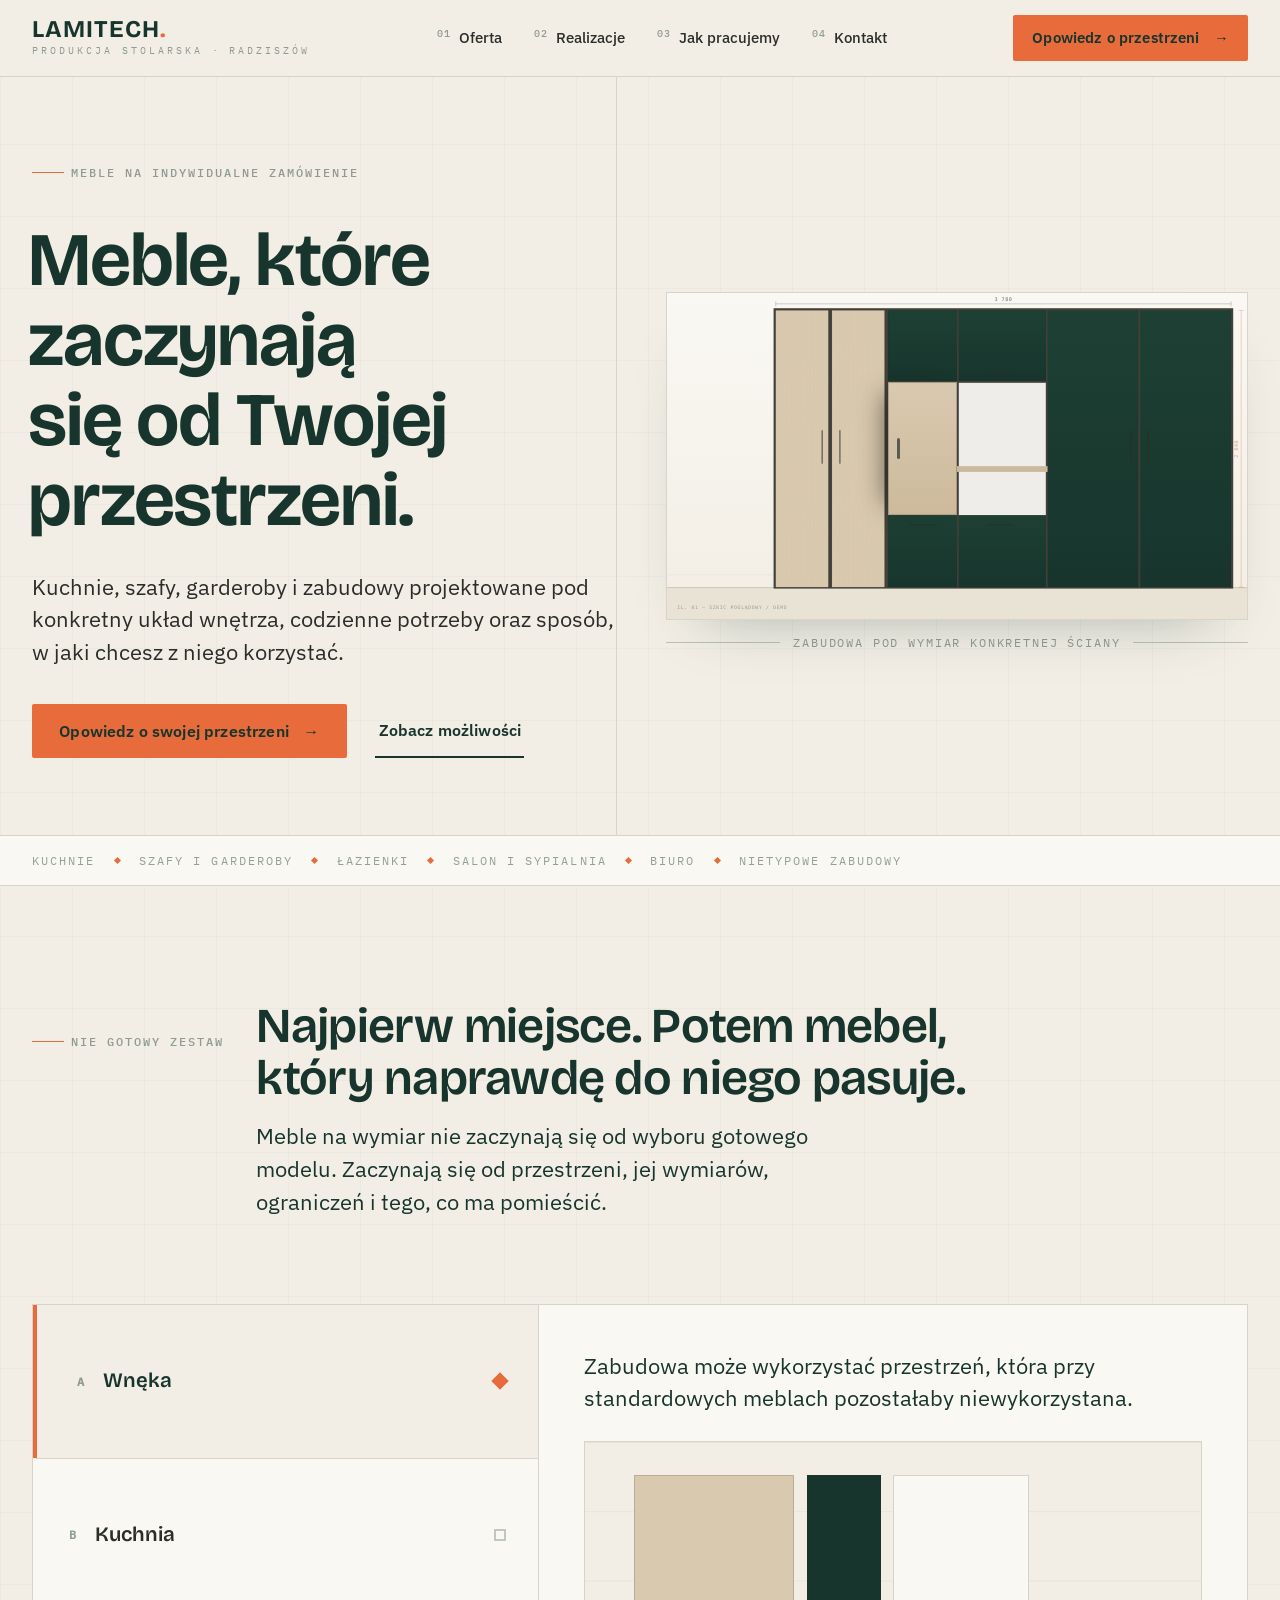
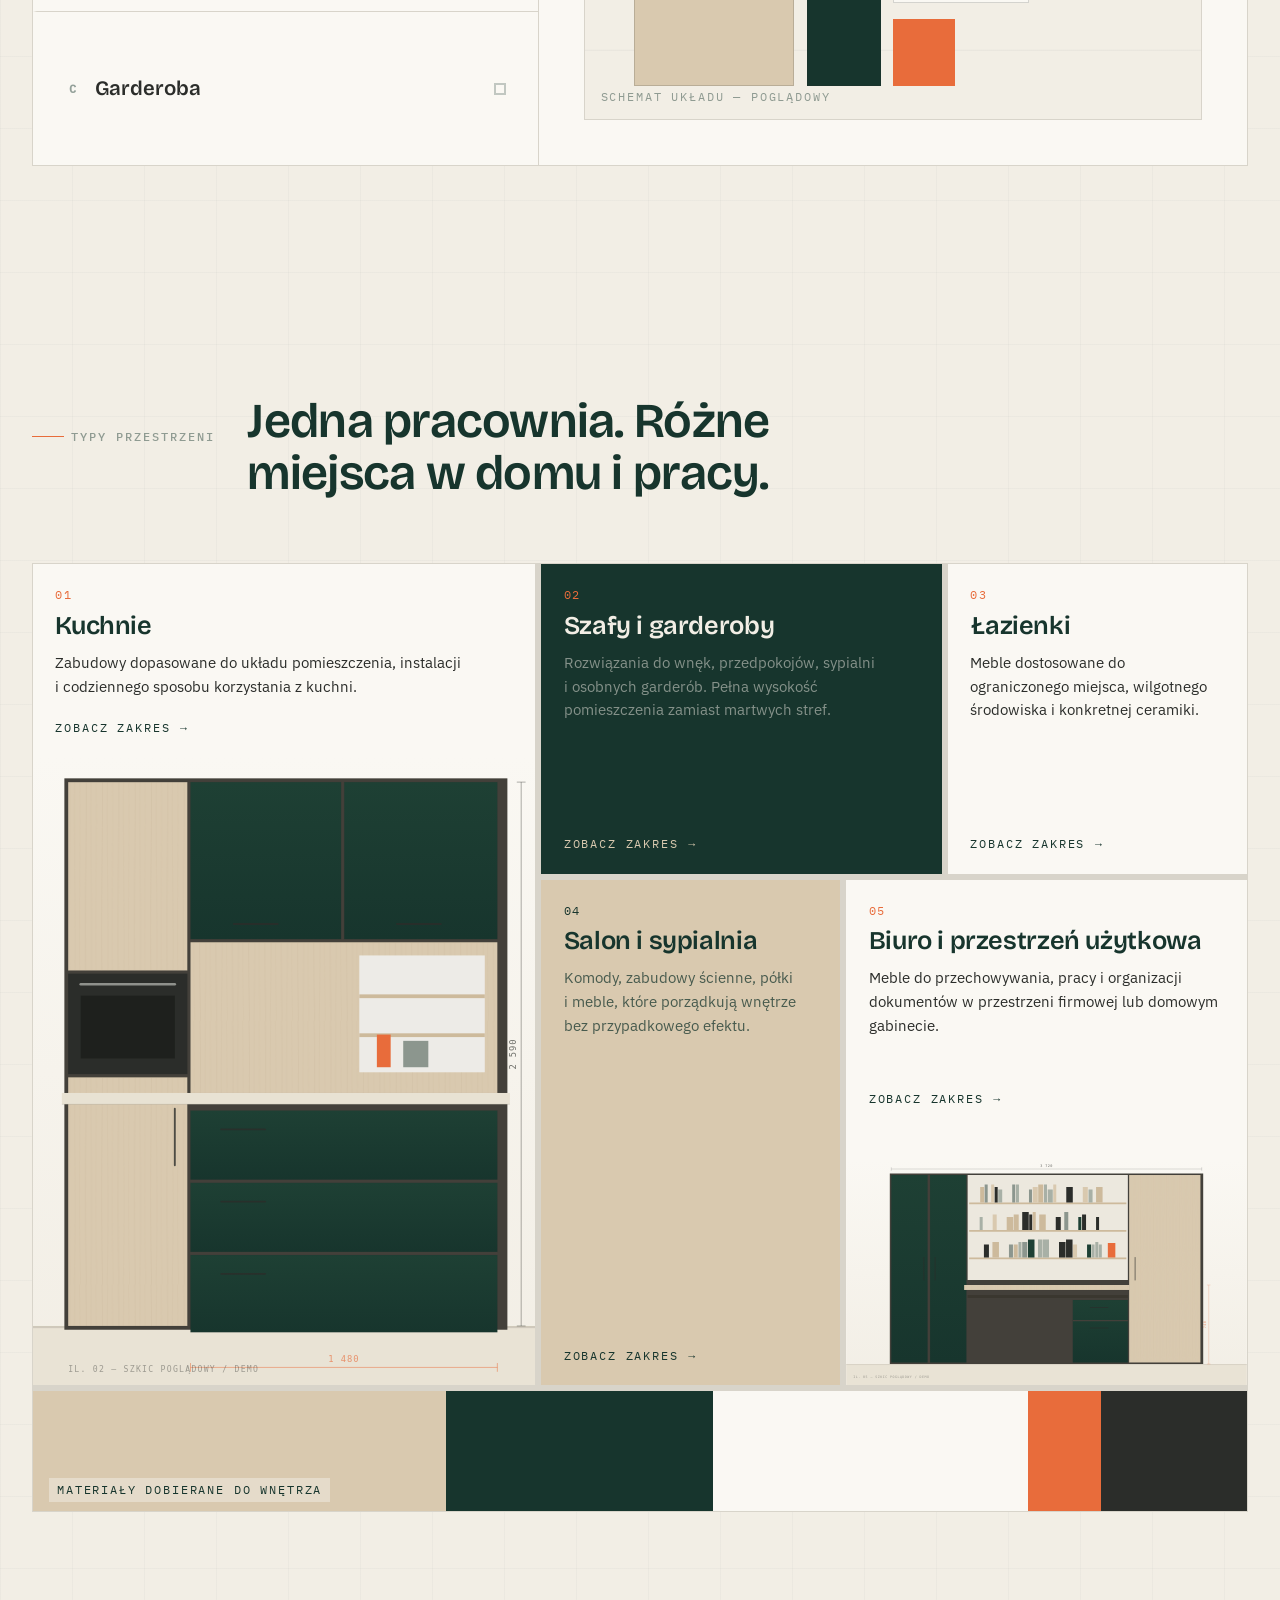
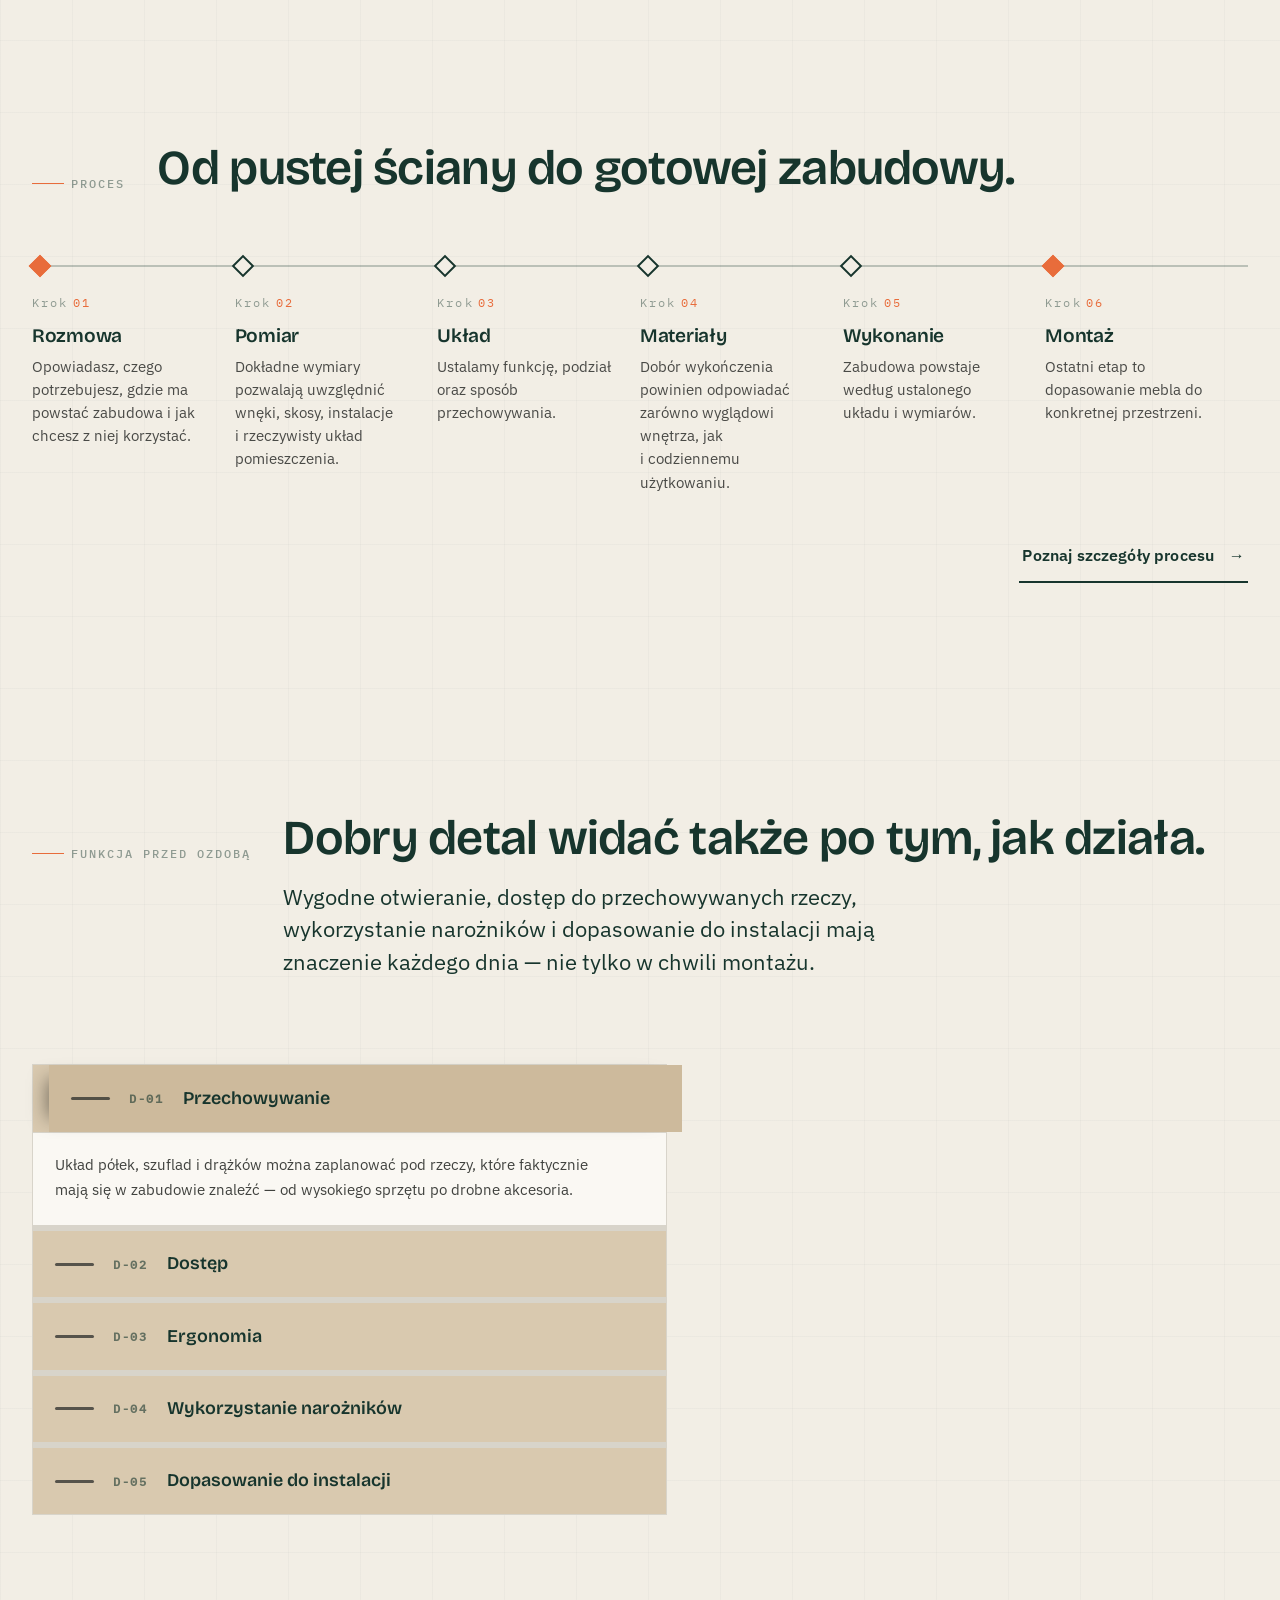
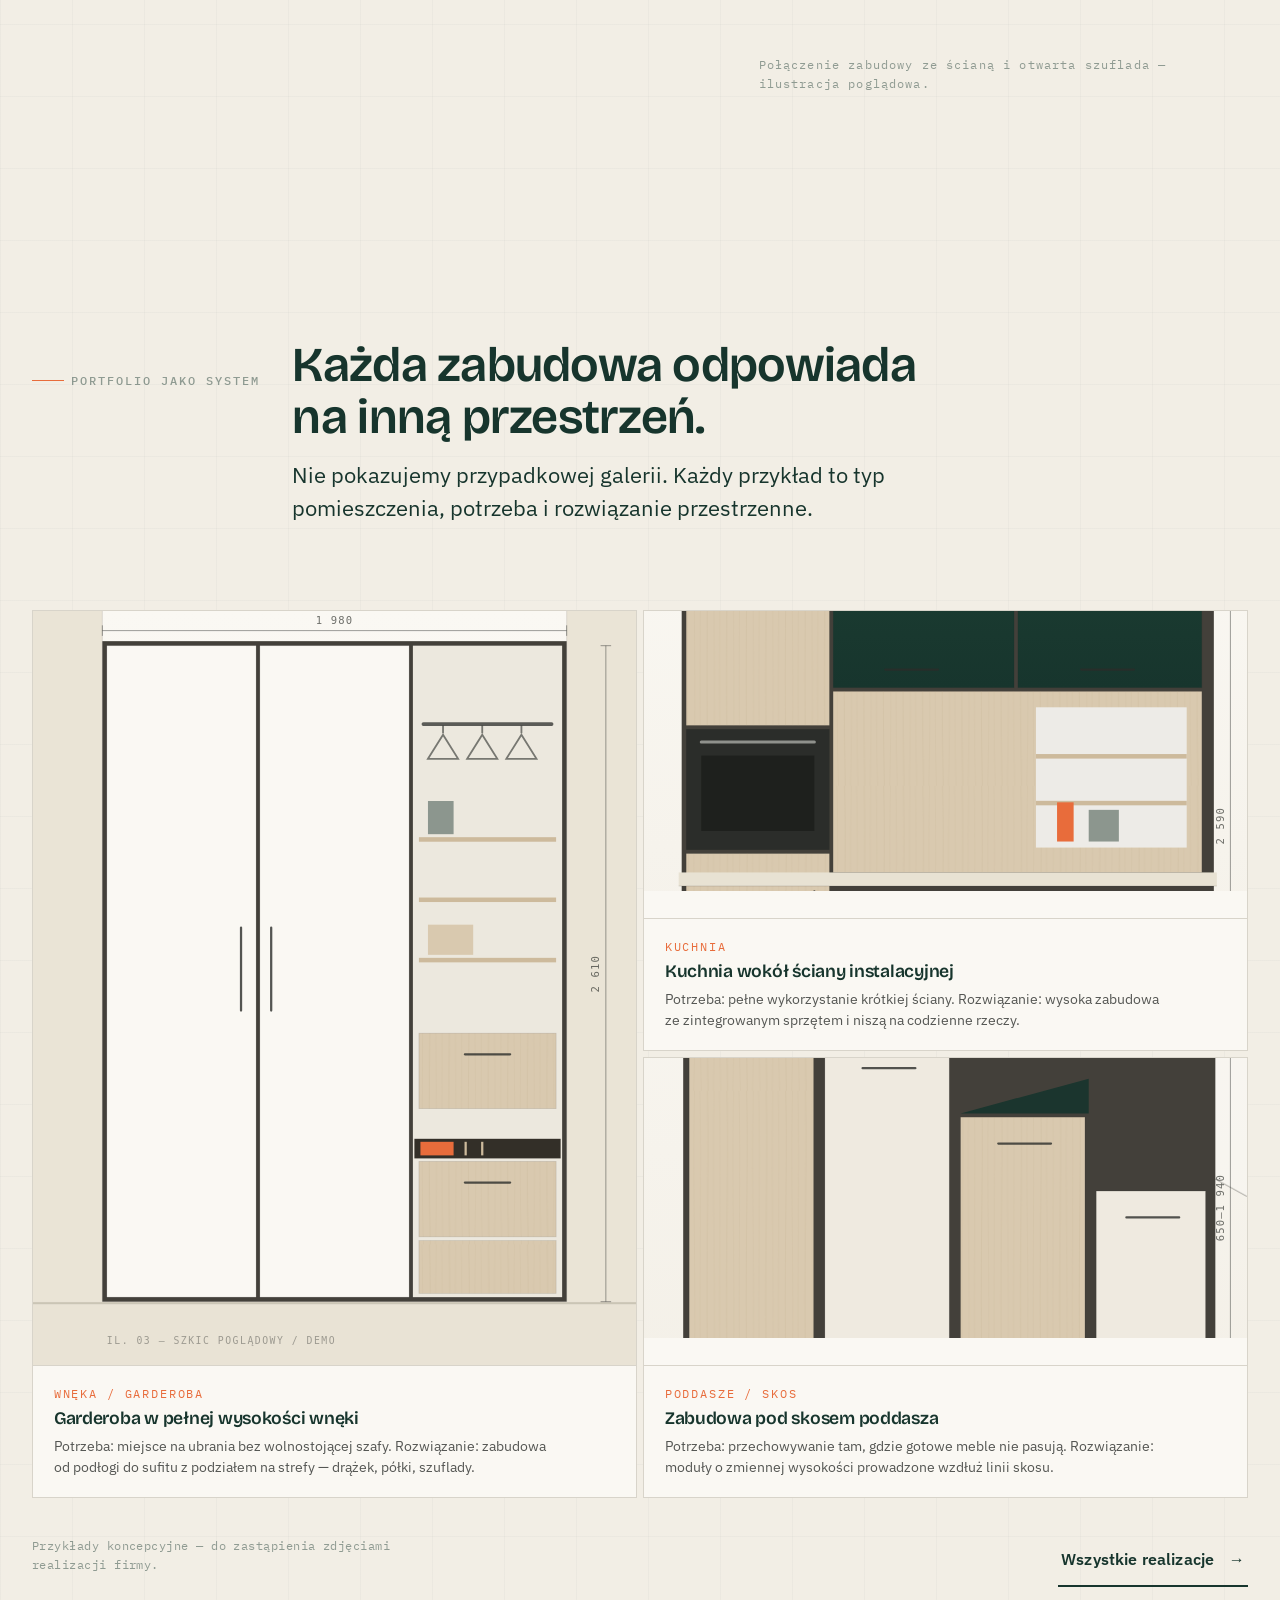
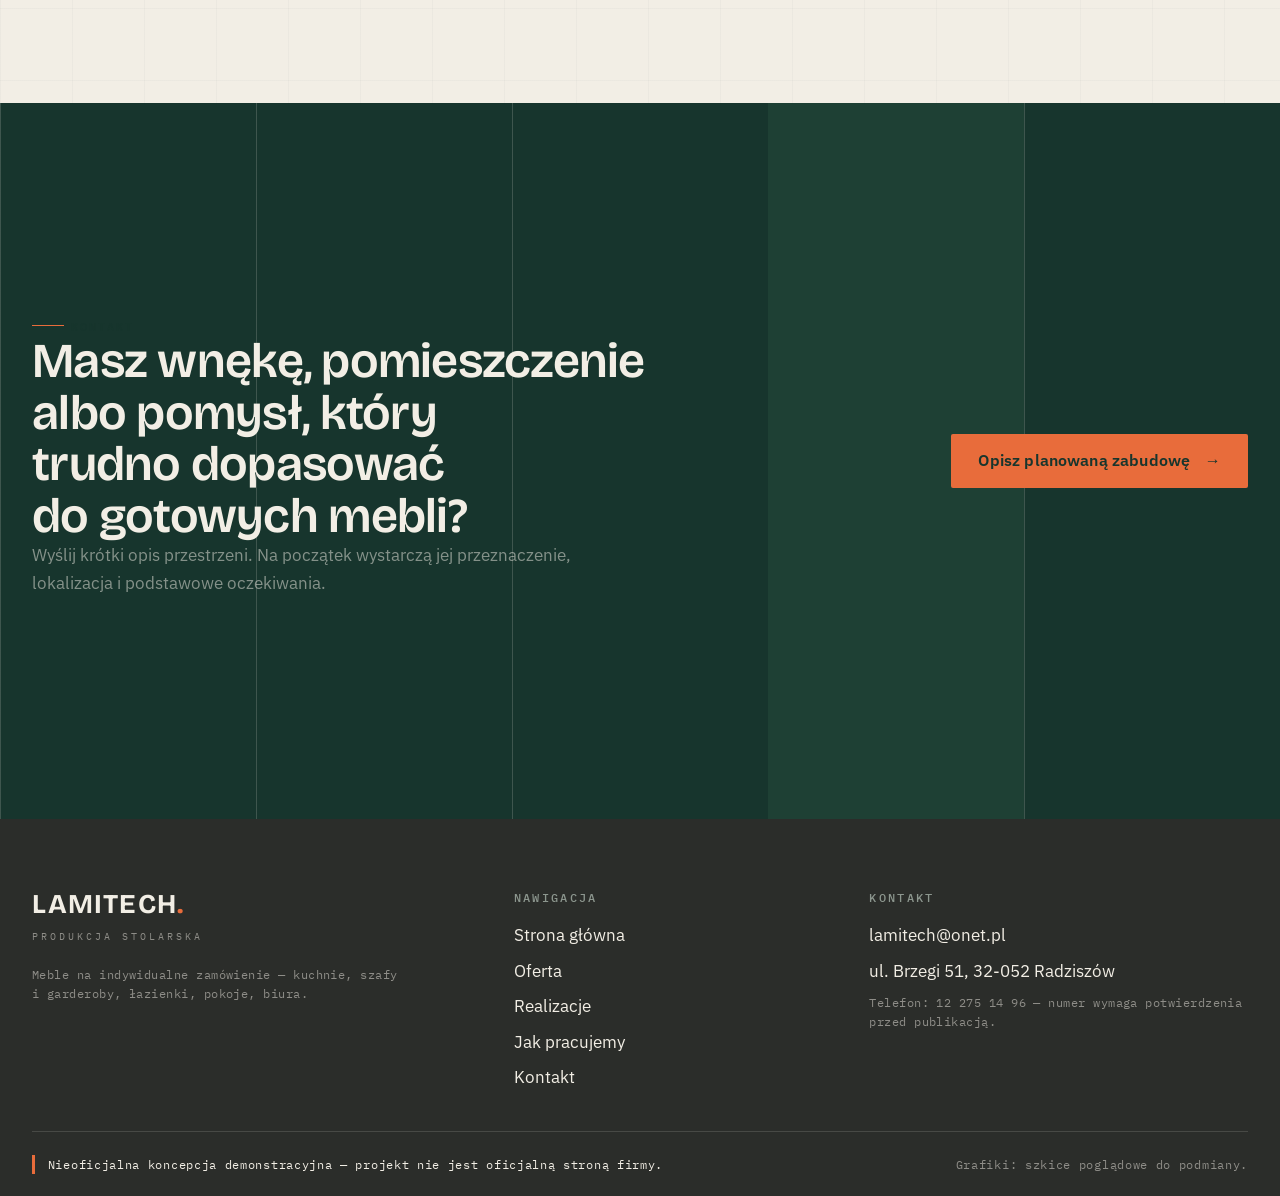
==== index.html @ 6b80353f "LAMITECH demo site: five pages, modular layout, interactions, SVG placeholders Co-Authored-By: Claud" ====
<!DOCTYPE html>
<html lang="pl">
<head>
  <meta charset="UTF-8">
  <meta name="viewport" content="width=device-width, initial-scale=1">
  <meta name="robots" content="noindex, nofollow, noarchive">
  <title>Meble na wymiar Radziszów i Małopolska | LAMITECH</title>
  <meta name="description" content="Kuchnie, szafy, garderoby, meble łazienkowe, pokojowe i biurowe tworzone na indywidualne zamówienie. LAMITECH — produkcja stolarska w Radziszowie.">
  <link rel="preload" href="assets/fonts/bricolage-grotesque-400-700-latin.woff2" as="font" type="font/woff2" crossorigin>
  <link rel="preload" href="assets/fonts/ibm-plex-sans-var-latin.woff2" as="font" type="font/woff2" crossorigin>
  <link rel="stylesheet" href="css/fonts.css">
  <link rel="stylesheet" href="css/tokens.css">
  <link rel="stylesheet" href="css/base.css">
  <link rel="stylesheet" href="css/components.css">
  <link rel="stylesheet" href="css/pages.css">
  <link rel="stylesheet" href="css/responsive.css">
  <link rel="icon" href="data:image/svg+xml,%3Csvg xmlns='http://www.w3.org/2000/svg' viewBox='0 0 32 32'%3E%3Crect width='32' height='32' fill='%2317352D'/%3E%3Crect x='6' y='6' width='9' height='20' fill='%23D9C9AF'/%3E%3Crect x='17' y='6' width='9' height='12' fill='%23F2EEE5'/%3E%3Crect x='17' y='20' width='9' height='6' fill='%23E86C3B'/%3E%3C/svg%3E">
</head>
<body>
  <a class="skip-link" href="#main">Przejdź do treści</a>

  <header class="site-header">
    <div class="container">
      <a class="brand" href="index.html" aria-label="LAMITECH — strona główna">
        <span class="brand-name">LAMITECH<span class="brand-dot">.</span></span>
        <span class="brand-sub">Produkcja stolarska · Radziszów</span>
      </a>
      <nav class="site-nav" aria-label="Nawigacja główna">
        <ul>
          <li><a href="meble-na-wymiar.html"><span class="nav-idx" aria-hidden="true">01</span>Oferta</a></li>
          <li><a href="realizacje.html"><span class="nav-idx" aria-hidden="true">02</span>Realizacje</a></li>
          <li><a href="jak-pracujemy.html"><span class="nav-idx" aria-hidden="true">03</span>Jak pracujemy</a></li>
          <li><a href="kontakt.html"><span class="nav-idx" aria-hidden="true">04</span>Kontakt</a></li>
        </ul>
      </nav>
      <div class="header-cta">
        <a class="btn btn-primary" href="kontakt.html">Opowiedz o przestrzeni <span class="btn-arrow" aria-hidden="true">&rarr;</span></a>
      </div>
      <button class="menu-toggle" aria-expanded="false" aria-controls="mobile-menu">
        <span class="fronts" aria-hidden="true"><span></span><span></span></span>
        Menu
      </button>
    </div>
  </header>

  <div class="mobile-menu" id="mobile-menu" aria-label="Menu strony">
    <div class="mobile-menu-head">
      <span class="brand-name">LAMITECH<span class="brand-dot">.</span></span>
      <button class="menu-close">Zamknij</button>
    </div>
    <nav aria-label="Nawigacja mobilna">
      <ul>
        <li><a href="index.html" aria-current="page"><span class="nav-idx" aria-hidden="true">00</span>Strona główna</a></li>
        <li><a href="meble-na-wymiar.html"><span class="nav-idx" aria-hidden="true">01</span>Oferta</a></li>
        <li><a href="realizacje.html"><span class="nav-idx" aria-hidden="true">02</span>Realizacje</a></li>
        <li><a href="jak-pracujemy.html"><span class="nav-idx" aria-hidden="true">03</span>Jak pracujemy</a></li>
        <li><a href="kontakt.html"><span class="nav-idx" aria-hidden="true">04</span>Kontakt</a></li>
      </ul>
    </nav>
    <div class="mobile-menu-foot">
      <span>Meble na indywidualne zamówienie</span>
      <a href="mailto:lamitech@onet.pl">lamitech@onet.pl</a>
      <span>ul. Brzegi 51, 32-052 Radziszów</span>
    </div>
  </div>

  <main id="main">

    <!-- HERO — Najpierw przestrzeń -->
    <section class="hero" aria-labelledby="hero-title">
      <div class="container">
        <div class="hero-copy">
          <span class="mono-label">Meble na indywidualne zamówienie</span>
          <h1 id="hero-title">Meble, które zaczynają się od Twojej przestrzeni<span class="brand-dot">.</span></h1>
          <p class="lead">Kuchnie, szafy, garderoby i zabudowy projektowane pod konkretny układ wnętrza, codzienne potrzeby oraz sposób, w jaki chcesz z niego korzystać.</p>
          <div class="hero-actions">
            <a class="btn btn-primary" href="kontakt.html">Opowiedz o swojej przestrzeni <span class="btn-arrow" aria-hidden="true">&rarr;</span></a>
            <a class="btn btn-secondary" href="#typy">Zobacz możliwości</a>
          </div>
        </div>
        <div class="hero-visual" role="img" aria-label="Rysunek zabudowy meblowej dopasowanej do jasnego wnętrza — jeden z frontów przesuwa się, odsłaniając wnękę z półkami">
          <div class="hero-frame">
            <img src="assets/images/hero-przestrzen-domknieta-meblem-16x9.svg" alt="" width="1600" height="900" fetchpriority="high">
            <div class="hero-slider-front" aria-hidden="true"></div>
            <svg class="hero-overlay" viewBox="0 0 1600 900" aria-hidden="true" preserveAspectRatio="none">
              <path class="draw-line" pathLength="1000" style="--line-len:1000"
                    d="M294 42 H1562 V818 H294 Z" fill="none" stroke="#17352D" stroke-opacity=".55" stroke-width="2.5"/>
              <path class="draw-line" pathLength="1000" style="--line-len:1000; --reveal-delay:.35s"
                    d="M607 42 V818 M1047 42 V818" fill="none" stroke="#17352D" stroke-opacity=".3" stroke-width="1.5"/>
              <path class="draw-line" pathLength="1000" style="--line-len:1000; --reveal-delay:.7s"
                    d="M294 862 H1562" fill="none" stroke="#E86C3B" stroke-width="2"/>
            </svg>
          </div>
          <span class="hero-dim hero-dim-bottom" aria-hidden="true">Zabudowa pod wymiar konkretnej ściany</span>
        </div>
      </div>
    </section>

    <!-- pasek zakresu -->
    <aside class="hero-scope" aria-label="Zakres działalności">
      <div class="container">
        <ul>
          <li>Kuchnie</li>
          <li>Szafy i garderoby</li>
          <li>Łazienki</li>
          <li>Salon i sypialnia</li>
          <li>Biuro</li>
          <li>Nietypowe zabudowy</li>
        </ul>
      </div>
    </aside>

    <!-- SPACE SELECTOR — Nie gotowy zestaw -->
    <section class="section space-selector" aria-labelledby="selector-title">
      <div class="container">
        <div class="section-head reveal">
          <span class="mono-label">Nie gotowy zestaw</span>
          <h2 id="selector-title">Najpierw miejsce. Potem mebel, który naprawdę do niego pasuje.</h2>
          <p class="lead">Meble na wymiar nie zaczynają się od wyboru gotowego modelu. Zaczynają się od przestrzeni, jej wymiarów, ograniczeń i&nbsp;tego, co ma pomieścić.</p>
        </div>

        <div class="selector-shell reveal" data-space="wneka">
          <div class="selector-tabs" role="tablist" aria-label="Wybierz typ przestrzeni">
            <button class="selector-tab" role="tab" id="tab-wneka" aria-controls="panel-wneka"
                    aria-selected="true" data-space="wneka" type="button">
              <span class="tab-idx" aria-hidden="true">A</span>
              Wnęka
              <span class="tab-mark" aria-hidden="true"></span>
            </button>
            <button class="selector-tab" role="tab" id="tab-kuchnia" aria-controls="panel-kuchnia"
                    aria-selected="false" data-space="kuchnia" tabindex="-1" type="button">
              <span class="tab-idx" aria-hidden="true">B</span>
              Kuchnia
              <span class="tab-mark" aria-hidden="true"></span>
            </button>
            <button class="selector-tab" role="tab" id="tab-garderoba" aria-controls="panel-garderoba"
                    aria-selected="false" data-space="garderoba" tabindex="-1" type="button">
              <span class="tab-idx" aria-hidden="true">C</span>
              Garderoba
              <span class="tab-mark" aria-hidden="true"></span>
            </button>
          </div>
          <div class="selector-stage">
            <div class="selector-panel" id="panel-wneka" role="tabpanel" aria-labelledby="tab-wneka">
              <p>Zabudowa może wykorzystać przestrzeń, która przy standardowych meblach pozostałaby niewykorzystana.</p>
            </div>
            <div class="selector-panel" id="panel-kuchnia" role="tabpanel" aria-labelledby="tab-kuchnia" hidden>
              <p>Układ szafek, blatu i&nbsp;przechowywania powinien wynikać z&nbsp;codziennych czynności, a&nbsp;nie tylko z&nbsp;wyglądu frontów.</p>
            </div>
            <div class="selector-panel" id="panel-garderoba" role="tabpanel" aria-labelledby="tab-garderoba" hidden>
              <p>Dobrze zaplanowane wnętrze szafy pozwala dopasować półki, drążki i&nbsp;szuflady do rzeczy, które faktycznie przechowujesz.</p>
            </div>
            <div class="space-scheme" aria-hidden="true">
              <div class="sch sch-a"></div>
              <div class="sch sch-b"></div>
              <div class="sch sch-c"></div>
              <div class="sch sch-d"></div>
              <span class="sch-label">Schemat układu — poglądowy</span>
            </div>
          </div>
        </div>
      </div>
    </section>

    <!-- TYPY PRZESTRZENI — asymetryczna mozaika -->
    <section class="section" id="typy" aria-labelledby="typy-title">
      <div class="container">
        <div class="section-head reveal">
          <span class="mono-label">Typy przestrzeni</span>
          <h2 id="typy-title">Jedna pracownia. Różne miejsca w&nbsp;domu i&nbsp;pracy.</h2>
        </div>

        <div class="space-grid reveal">
          <a class="space-cell cell-light cell-1" href="meble-na-wymiar.html#kuchnie">
            <div class="cell-head">
              <span class="cell-idx">01</span>
            </div>
            <h3>Kuchnie</h3>
            <p>Zabudowy dopasowane do układu pomieszczenia, instalacji i&nbsp;codziennego sposobu korzystania z&nbsp;kuchni.</p>
            <span class="cell-cta">Zobacz zakres <span class="btn-arrow" aria-hidden="true">&rarr;</span></span>
            <div class="cell-media">
              <img src="assets/images/kuchnia-na-wymiar-4x5.svg" alt="Funkcjonalna kuchnia z zabudową wykonaną pod wymiar — szkic poglądowy" width="800" height="1000" loading="lazy">
            </div>
          </a>

          <a class="space-cell cell-dark cell-2" href="meble-na-wymiar.html#szafy">
            <div class="cell-head">
              <span class="cell-idx">02</span>
            </div>
            <h3>Szafy i garderoby</h3>
            <p>Rozwiązania do wnęk, przedpokojów, sypialni i&nbsp;osobnych garderób. Pełna wysokość pomieszczenia zamiast martwych stref.</p>
            <span class="cell-cta">Zobacz zakres <span class="btn-arrow" aria-hidden="true">&rarr;</span></span>
          </a>

          <a class="space-cell cell-light cell-3" href="meble-na-wymiar.html#lazienki">
            <div class="cell-head">
              <span class="cell-idx">03</span>
            </div>
            <h3>Łazienki</h3>
            <p>Meble dostosowane do ograniczonego miejsca, wilgotnego środowiska i&nbsp;konkretnej ceramiki.</p>
            <span class="cell-cta">Zobacz zakres <span class="btn-arrow" aria-hidden="true">&rarr;</span></span>
          </a>

          <a class="space-cell cell-birch cell-4" href="meble-na-wymiar.html#pokoje">
            <div class="cell-head">
              <span class="cell-idx">04</span>
            </div>
            <h3>Salon i sypialnia</h3>
            <p>Komody, zabudowy ścienne, półki i&nbsp;meble, które porządkują wnętrze bez przypadkowego efektu.</p>
            <span class="cell-cta">Zobacz zakres <span class="btn-arrow" aria-hidden="true">&rarr;</span></span>
          </a>

          <a class="space-cell cell-light cell-5" href="meble-na-wymiar.html#biura">
            <div class="cell-head">
              <span class="cell-idx">05</span>
            </div>
            <h3>Biuro i przestrzeń użytkowa</h3>
            <p>Meble do przechowywania, pracy i&nbsp;organizacji dokumentów w&nbsp;przestrzeni firmowej lub domowym gabinecie.</p>
            <span class="cell-cta">Zobacz zakres <span class="btn-arrow" aria-hidden="true">&rarr;</span></span>
            <div class="cell-media">
              <img src="assets/images/biuro-zabudowa-16x9.svg" alt="Zabudowa domowego biura połączona z regałem i przechowywaniem — szkic poglądowy" width="1600" height="900" loading="lazy">
            </div>
          </a>

          <div class="space-cell cell-swatch" aria-hidden="true">
            <span class="sr-note">Materiały dobierane do wnętrza</span>
          </div>
        </div>
      </div>
    </section>

    <!-- PROCESS RAIL — od pustej ściany do zabudowy -->
    <section class="section process-rail" aria-labelledby="proces-title">
      <div class="container">
        <div class="section-head reveal">
          <span class="mono-label">Proces</span>
          <h2 id="proces-title">Od pustej ściany do gotowej zabudowy.</h2>
        </div>

        <ol class="process-track">
          <li class="process-step">
            <span class="step-no" aria-hidden="true">Krok</span>
            <h3>Rozmowa</h3>
            <p>Opowiadasz, czego potrzebujesz, gdzie ma powstać zabudowa i&nbsp;jak chcesz z&nbsp;niej korzystać.</p>
          </li>
          <li class="process-step">
            <span class="step-no" aria-hidden="true">Krok</span>
            <h3>Pomiar</h3>
            <p>Dokładne wymiary pozwalają uwzględnić wnęki, skosy, instalacje i&nbsp;rzeczywisty układ pomieszczenia.</p>
          </li>
          <li class="process-step">
            <span class="step-no" aria-hidden="true">Krok</span>
            <h3>Układ</h3>
            <p>Ustalamy funkcję, podział oraz sposób przechowywania.</p>
          </li>
          <li class="process-step">
            <span class="step-no" aria-hidden="true">Krok</span>
            <h3>Materiały</h3>
            <p>Dobór wykończenia powinien odpowiadać zarówno wyglądowi wnętrza, jak i&nbsp;codziennemu użytkowaniu.</p>
          </li>
          <li class="process-step">
            <span class="step-no" aria-hidden="true">Krok</span>
            <h3>Wykonanie</h3>
            <p>Zabudowa powstaje według ustalonego układu i&nbsp;wymiarów.</p>
          </li>
          <li class="process-step">
            <span class="step-no" aria-hidden="true">Krok</span>
            <h3>Montaż</h3>
            <p>Ostatni etap to dopasowanie mebla do konkretnej przestrzeni.</p>
          </li>
        </ol>

        <div class="portfolio-more reveal">
          <a class="btn btn-secondary" href="jak-pracujemy.html">Poznaj szczegóły procesu <span class="btn-arrow" aria-hidden="true">&rarr;</span></a>
        </div>
      </div>
    </section>

    <!-- FUNKCJA PRZED OZDOBĄ — otwierane szuflady -->
    <section class="section function-detail" aria-labelledby="detal-title">
      <div class="container">
        <div class="section-head reveal">
          <span class="mono-label">Funkcja przed ozdobą</span>
          <h2 id="detal-title">Dobry detal widać także po tym, jak działa.</h2>
          <p class="lead">Wygodne otwieranie, dostęp do przechowywanych rzeczy, wykorzystanie narożników i&nbsp;dopasowanie do instalacji mają znaczenie każdego dnia — nie tylko w&nbsp;chwili montażu.</p>
        </div>

        <div class="detail-shell">
          <div class="drawer-stack reveal">
            <details class="drawer" open>
              <summary><span class="drawer-idx" aria-hidden="true">D-01</span>Przechowywanie</summary>
              <div class="drawer-body">
                <p>Układ półek, szuflad i&nbsp;drążków można zaplanować pod rzeczy, które faktycznie mają się w&nbsp;zabudowie znaleźć — od wysokiego sprzętu po drobne akcesoria.</p>
              </div>
            </details>
            <details class="drawer">
              <summary><span class="drawer-idx" aria-hidden="true">D-02</span>Dostęp</summary>
              <div class="drawer-body">
                <p>To, jak często czegoś używasz, powinno decydować o&nbsp;tym, gdzie się znajduje. Codzienne rzeczy pod ręką, sezonowe wyżej lub niżej.</p>
              </div>
            </details>
            <details class="drawer">
              <summary><span class="drawer-idx" aria-hidden="true">D-03</span>Ergonomia</summary>
              <div class="drawer-body">
                <p>Wysokość blatu, kierunek otwierania frontów i&nbsp;podział stref pracy mają odpowiadać temu, kto z&nbsp;mebla korzysta na co dzień.</p>
              </div>
            </details>
            <details class="drawer">
              <summary><span class="drawer-idx" aria-hidden="true">D-04</span>Wykorzystanie narożników</summary>
              <div class="drawer-body">
                <p>Narożnik nie musi być martwym polem. Odpowiedni podział szafek i&nbsp;dobrane okucia pozwalają sięgnąć w&nbsp;głąb zabudowy.</p>
              </div>
            </details>
            <details class="drawer">
              <summary><span class="drawer-idx" aria-hidden="true">D-05</span>Dopasowanie do instalacji</summary>
              <div class="drawer-body">
                <p>Rury, liczniki, gniazda i&nbsp;rewizje można wkomponować w&nbsp;zabudowę tak, aby pozostały dostępne, ale nie rzucały się w&nbsp;oczy.</p>
              </div>
            </details>
          </div>

          <figure class="detail-media reveal">
            <img class="mask-reveal" src="assets/images/detal-montazu-zabudowy-4x5.svg" alt="Precyzyjne połączenie zabudowy meblowej ze ścianą — szkic poglądowy" width="800" height="1000" loading="lazy">
            <figcaption>Połączenie zabudowy ze ścianą i&nbsp;otwarta szuflada — ilustracja poglądowa.</figcaption>
          </figure>
        </div>
      </div>
    </section>

    <!-- PORTFOLIO JAKO SYSTEM — teaser -->
    <section class="section" aria-labelledby="portfolio-title">
      <div class="container">
        <div class="section-head reveal">
          <span class="mono-label">Portfolio jako system</span>
          <h2 id="portfolio-title">Każda zabudowa odpowiada na inną przestrzeń.</h2>
          <p class="lead">Nie pokazujemy przypadkowej galerii. Każdy przykład to typ pomieszczenia, potrzeba i&nbsp;rozwiązanie przestrzenne.</p>
        </div>

        <div class="portfolio-teaser-grid reveal">
          <article class="work">
            <div class="work-media">
              <img src="assets/images/garderoba-wneka-4x5.svg" alt="Garderoba dopasowana do wnęki i pełnej wysokości pomieszczenia — szkic poglądowy" width="800" height="1000" loading="lazy">
            </div>
            <div class="work-meta">
              <span class="work-type">Wnęka / garderoba</span>
              <h3>Garderoba w pełnej wysokości wnęki</h3>
              <p class="work-solution">Potrzeba: miejsce na ubrania bez wolnostojącej szafy. Rozwiązanie: zabudowa od podłogi do sufitu z&nbsp;podziałem na strefy — drążek, półki, szuflady.</p>
            </div>
            <a class="work-link" href="realizacje.html" aria-label="Zobacz realizacje — garderoby"></a>
          </article>

          <article class="work">
            <div class="work-media">
              <img src="assets/images/kuchnia-na-wymiar-4x5.svg" alt="Funkcjonalna kuchnia z zabudową wykonaną pod wymiar — szkic poglądowy" width="800" height="1000" loading="lazy" style="max-height:280px; object-fit:cover; object-position:center 30%;">
            </div>
            <div class="work-meta">
              <span class="work-type">Kuchnia</span>
              <h3>Kuchnia wokół ściany instalacyjnej</h3>
              <p class="work-solution">Potrzeba: pełne wykorzystanie krótkiej ściany. Rozwiązanie: wysoka zabudowa ze zintegrowanym sprzętem i&nbsp;niszą na codzienne rzeczy.</p>
            </div>
            <a class="work-link" href="realizacje.html" aria-label="Zobacz realizacje — kuchnie"></a>
          </article>

          <article class="work">
            <div class="work-media">
              <img src="assets/images/realizacja-skos-4x5.svg" alt="Zabudowa dopasowana do skosu poddasza — szkic poglądowy" width="800" height="1000" loading="lazy" style="max-height:280px; object-fit:cover; object-position:center 60%;">
            </div>
            <div class="work-meta">
              <span class="work-type">Poddasze / skos</span>
              <h3>Zabudowa pod skosem poddasza</h3>
              <p class="work-solution">Potrzeba: przechowywanie tam, gdzie gotowe meble nie pasują. Rozwiązanie: moduły o&nbsp;zmiennej wysokości prowadzone wzdłuż linii skosu.</p>
            </div>
            <a class="work-link" href="realizacje.html" aria-label="Zobacz realizacje — nietypowe zabudowy"></a>
          </article>
        </div>

        <div class="portfolio-more reveal">
          <p class="footer-note" style="margin-right:auto; align-self:center; color:var(--ink-45);">Przykłady koncepcyjne — do zastąpienia zdjęciami realizacji firmy.</p>
          <a class="btn btn-secondary" href="realizacje.html">Wszystkie realizacje <span class="btn-arrow" aria-hidden="true">&rarr;</span></a>
        </div>
      </div>
    </section>

    <!-- KONTAKT — pasmo CTA -->
    <section class="section cta-band" aria-labelledby="cta-title">
      <div class="container">
        <div>
          <span class="mono-label">Kontakt</span>
          <h2 id="cta-title">Masz wnękę, pomieszczenie albo pomysł, który trudno dopasować do gotowych mebli?</h2>
          <p>Wyślij krótki opis przestrzeni. Na początek wystarczą jej przeznaczenie, lokalizacja i&nbsp;podstawowe oczekiwania.</p>
        </div>
        <div class="cta-actions">
          <a class="btn btn-primary" href="kontakt.html">Opisz planowaną zabudowę <span class="btn-arrow" aria-hidden="true">&rarr;</span></a>
        </div>
      </div>
    </section>
  </main>

  <footer class="site-footer">
    <div class="container">
      <div class="footer-grid">
        <div class="footer-col">
          <span class="brand-name">LAMITECH<span class="brand-dot">.</span></span><br>
          <span class="brand-sub">Produkcja stolarska</span>
          <p class="footer-note" style="margin-top:1rem;">Meble na indywidualne zamówienie — kuchnie, szafy i&nbsp;garderoby, łazienki, pokoje, biura.</p>
        </div>
        <div class="footer-col">
          <h3>Nawigacja</h3>
          <ul>
            <li><a href="index.html">Strona główna</a></li>
            <li><a href="meble-na-wymiar.html">Oferta</a></li>
            <li><a href="realizacje.html">Realizacje</a></li>
            <li><a href="jak-pracujemy.html">Jak pracujemy</a></li>
            <li><a href="kontakt.html">Kontakt</a></li>
          </ul>
        </div>
        <div class="footer-col">
          <h3>Kontakt</h3>
          <address>
            <a href="mailto:lamitech@onet.pl">lamitech@onet.pl</a>
            <span>ul. Brzegi 51, 32-052 Radziszów</span>
            <span class="footer-note">Telefon: 12&nbsp;275&nbsp;14&nbsp;96 — numer wymaga potwierdzenia przed publikacją.</span>
          </address>
        </div>
      </div>
      <div class="footer-demo">
        <span class="demo-flag">Nieoficjalna koncepcja demonstracyjna — projekt nie jest oficjalną stroną firmy.</span>
        <span>Grafiki: szkice poglądowe do podmiany.</span>
      </div>
    </div>
  </footer>

  <script src="js/main.js" defer></script>
  <script src="js/modules.js" defer></script>
</body>
</html>
---- css/fonts.css ----
/* LAMITECH — lokalne fonty WOFF2 (Google Fonts, OFL)
   Bricolage Grotesque (nagłówki, zmienny 400–700)
   IBM Plex Sans (tekst, zmienny 100–700)
   IBM Plex Mono (etykiety techniczne, 400/500) */

/* Bricolage Grotesque — latin-ext */
@font-face {
  font-family: "Bricolage Grotesque";
  font-style: normal;
  font-weight: 400 700;
  font-stretch: 100%;
  font-display: swap;
  src: url(../assets/fonts/bricolage-grotesque-400-700-latin-ext.woff2) format("woff2");
  unicode-range: U+0100-02BA, U+02BD-02C5, U+02C7-02CC, U+02CE-02D7, U+02DD-02FF, U+0304, U+0308, U+0329, U+1D00-1DBF, U+1E00-1E9F, U+1EF2-1EFF, U+2020, U+20A0-20AB, U+20AD-20C0, U+2113, U+2C60-2C7F, U+A720-A7FF;
}
/* Bricolage Grotesque — latin */
@font-face {
  font-family: "Bricolage Grotesque";
  font-style: normal;
  font-weight: 400 700;
  font-stretch: 100%;
  font-display: swap;
  src: url(../assets/fonts/bricolage-grotesque-400-700-latin.woff2) format("woff2");
  unicode-range: U+0000-00FF, U+0131, U+0152-0153, U+02BB-02BC, U+02C6, U+02DA, U+02DC, U+0304, U+0308, U+0329, U+2000-206F, U+20AC, U+2122, U+2191, U+2193, U+2212, U+2215, U+FEFF, U+FFFD;
}

/* IBM Plex Sans — zmienny, latin-ext */
@font-face {
  font-family: "IBM Plex Sans";
  font-style: normal;
  font-weight: 100 700;
  font-display: swap;
  src: url(../assets/fonts/ibm-plex-sans-var-latin-ext.woff2) format("woff2");
  unicode-range: U+0100-02BA, U+02BD-02C5, U+02C7-02CC, U+02CE-02D7, U+02DD-02FF, U+0304, U+0308, U+0329, U+1D00-1DBF, U+1E00-1E9F, U+1EF2-1EFF, U+2020, U+20A0-20AB, U+20AD-20C0, U+2113, U+2C60-2C7F, U+A720-A7FF;
}
/* IBM Plex Sans — zmienny, latin */
@font-face {
  font-family: "IBM Plex Sans";
  font-style: normal;
  font-weight: 100 700;
  font-display: swap;
  src: url(../assets/fonts/ibm-plex-sans-var-latin.woff2) format("woff2");
  unicode-range: U+0000-00FF, U+0131, U+0152-0153, U+02BB-02BC, U+02C6, U+02DA, U+02DC, U+0304, U+0308, U+0329, U+2000-206F, U+20AC, U+2122, U+2191, U+2193, U+2212, U+2215, U+FEFF, U+FFFD;
}

/* IBM Plex Mono 400 — latin-ext */
@font-face {
  font-family: "IBM Plex Mono";
  font-style: normal;
  font-weight: 400;
  font-display: swap;
  src: url(../assets/fonts/ibm-plex-mono-400-latin-ext.woff2) format("woff2");
  unicode-range: U+0100-02BA, U+02BD-02C5, U+02C7-02CC, U+02CE-02D7, U+02DD-02FF, U+0304, U+0308, U+0329, U+1D00-1DBF, U+1E00-1E9F, U+1EF2-1EFF, U+2020, U+20A0-20AB, U+20AD-20C0, U+2113, U+2C60-2C7F, U+A720-A7FF;
}
/* IBM Plex Mono 400 — latin */
@font-face {
  font-family: "IBM Plex Mono";
  font-style: normal;
  font-weight: 400;
  font-display: swap;
  src: url(../assets/fonts/ibm-plex-mono-400-latin.woff2) format("woff2");
  unicode-range: U+0000-00FF, U+0131, U+0152-0153, U+02BB-02BC, U+02C6, U+02DA, U+02DC, U+0304, U+0308, U+0329, U+2000-206F, U+20AC, U+2122, U+2191, U+2193, U+2212, U+2215, U+FEFF, U+FFFD;
}
/* IBM Plex Mono 500 — latin-ext */
@font-face {
  font-family: "IBM Plex Mono";
  font-style: normal;
  font-weight: 500;
  font-display: swap;
  src: url(../assets/fonts/ibm-plex-mono-500-latin-ext.woff2) format("woff2");
  unicode-range: U+0100-02BA, U+02BD-02C5, U+02C7-02CC, U+02CE-02D7, U+02DD-02FF, U+0304, U+0308, U+0329, U+1D00-1DBF, U+1E00-1E9F, U+1EF2-1EFF, U+2020, U+20A0-20AB, U+20AD-20C0, U+2113, U+2C60-2C7F, U+A720-A7FF;
}
/* IBM Plex Mono 500 — latin */
@font-face {
  font-family: "IBM Plex Mono";
  font-style: normal;
  font-weight: 500;
  font-display: swap;
  src: url(../assets/fonts/ibm-plex-mono-500-latin.woff2) format("woff2");
  unicode-range: U+0000-00FF, U+0131, U+0152-0153, U+02BB-02BC, U+02C6, U+02DA, U+02DC, U+0304, U+0308, U+0329, U+2000-206F, U+20AC, U+2122, U+2191, U+2193, U+2212, U+2215, U+FEFF, U+FFFD;
}
---- css/tokens.css ----
/* LAMITECH — tokeny projektowe
   Kierunek: „Przestrzeń domknięta meblem” */

:root {
  /* Paleta */
  --ink-green: #17352D;
  --ink-green-2: #1E4034;
  --ink-green-3: #24503F;
  --bone: #F2EEE5;
  --birch: #D9C9AF;
  --birch-2: #CDBA9C;
  --signal-orange: #E86C3B;
  --graphite: #2B2D2A;
  --sage-grey: #8C968E;
  --soft-line: #D8D4CA;
  --warm-white: #FAF8F3;

  /* Pochodne */
  --ink-06: rgba(23, 53, 45, .06);
  --ink-12: rgba(23, 53, 45, .12);
  --ink-25: rgba(23, 53, 45, .25);
  --ink-45: rgba(23, 53, 45, .45);
  --bone-line: rgba(242, 238, 229, .18);
  --bone-45: rgba(242, 238, 229, .5);
  --shadow-gap: rgba(28, 26, 20, .55);

  /* Typografia */
  --font-heading: "Bricolage Grotesque", "Georgia", serif;
  --font-body: "IBM Plex Sans", "Segoe UI", sans-serif;
  --font-mono: "IBM Plex Mono", "Courier New", monospace;

  --fs-hero: clamp(3.2rem, 7vw, 7rem);
  --fs-h1: clamp(2.7rem, 5vw, 5rem);
  --fs-h2: clamp(2rem, 3.8vw, 3.7rem);
  --fs-h3: clamp(1.25rem, 2vw, 1.7rem);
  --fs-lead: clamp(1.08rem, 1.7vw, 1.4rem);
  --fs-body: 1.04rem;
  --fs-mono: 0.78rem;
  --fs-mono-sm: 0.72rem;

  /* Układ */
  --container: 1240px;
  --max-width: 1440px;
  --gutter: clamp(1.25rem, 3vw, 2rem);
  --section-y: clamp(4.5rem, 9vw, 8.5rem);

  /* Kształt */
  --radius-sm: 2px;
  --radius-md: 6px;

  /* Ruch */
  --ease: cubic-bezier(.22, 1, .36, 1);
  --dur-fast: .28s;
  --dur-med: .55s;
  --dur-slow: .9s;

  /* Szczelina cieniowa między „frontami” */
  --gap-front: 6px;
}
---- css/base.css ----
/* LAMITECH — style bazowe */

*,
*::before,
*::after {
  box-sizing: border-box;
}

html {
  scroll-behavior: smooth;
  -webkit-text-size-adjust: 100%;
}

body {
  margin: 0;
  font-family: var(--font-body);
  font-size: var(--fs-body);
  line-height: 1.65;
  color: var(--graphite);
  background-color: var(--bone);
  /* atmosfera: delikatna siatka rysunku technicznego na tle */
  background-image:
    linear-gradient(rgba(23, 53, 45, .028) 1px, transparent 1px),
    linear-gradient(90deg, rgba(23, 53, 45, .028) 1px, transparent 1px);
  background-size: 72px 72px;
  overflow-x: hidden;
}

img,
svg,
video {
  max-width: 100%;
  height: auto;
  display: block;
}

h1, h2, h3, h4 {
  font-family: var(--font-heading);
  font-weight: 600;
  line-height: 1.06;
  letter-spacing: -0.015em;
  color: var(--ink-green);
  margin: 0 0 .6em;
  text-wrap: balance;
}

h1 { font-size: var(--fs-h1); }
h2 { font-size: var(--fs-h2); }
h3 { font-size: var(--fs-h3); line-height: 1.2; }

p {
  margin: 0 0 1em;
  max-width: 62ch;
}

a {
  color: var(--ink-green);
  text-decoration-thickness: 1px;
  text-underline-offset: 3px;
}

ul, ol {
  padding-left: 1.2em;
}

button {
  font: inherit;
  cursor: pointer;
}

::selection {
  background: var(--signal-orange);
  color: var(--warm-white);
}

/* Fokus — widoczny, techniczny */
:focus-visible {
  outline: 2px solid var(--signal-orange);
  outline-offset: 3px;
  border-radius: var(--radius-sm);
}

.skip-link {
  position: absolute;
  left: 1rem;
  top: -4rem;
  z-index: 200;
  padding: .8rem 1.2rem;
  background: var(--ink-green);
  color: var(--warm-white);
  font-family: var(--font-mono);
  font-size: var(--fs-mono);
  letter-spacing: .08em;
  text-transform: uppercase;
  text-decoration: none;
  transition: top var(--dur-fast) var(--ease);
}

.skip-link:focus {
  top: 1rem;
}

/* Układ */
.container {
  width: min(var(--container), 100% - 2 * var(--gutter));
  margin-inline: auto;
}

.section {
  padding-block: var(--section-y);
  position: relative;
}

/* Nagłówek sekcji z indeksem technicznym */
.section-head {
  display: grid;
  grid-template-columns: auto 1fr;
  gap: 1rem 2rem;
  align-items: baseline;
  margin-bottom: clamp(2rem, 5vw, 4rem);
}

.section-head h2 {
  margin: 0;
}

.section-head .lead {
  grid-column: 2;
}

/* Etykieta mono — jak opis na rysunku */
.mono-label {
  font-family: var(--font-mono);
  font-size: var(--fs-mono);
  font-weight: 500;
  letter-spacing: .16em;
  text-transform: uppercase;
  color: var(--ink-45);
  display: inline-flex;
  align-items: center;
  gap: .6em;
}

.mono-label::before {
  content: "";
  width: 2rem;
  height: 1px;
  background: var(--signal-orange);
  flex: none;
}

.on-dark .mono-label,
.mono-label.on-dark {
  color: var(--bone-45);
}

.lead {
  font-size: var(--fs-lead);
  line-height: 1.5;
  color: var(--ink-green);
  max-width: 46ch;
}

/* Przyciski — prostokąty jak fronty */
.btn {
  display: inline-flex;
  align-items: center;
  gap: .9rem;
  min-height: 54px;
  padding: .55rem 1.7rem;
  font-family: var(--font-body);
  font-weight: 600;
  font-size: 1rem;
  letter-spacing: .01em;
  text-decoration: none;
  border: none;
  border-radius: var(--radius-sm);
  transition: background-color var(--dur-fast) var(--ease),
              color var(--dur-fast) var(--ease),
              transform var(--dur-fast) var(--ease);
}

.btn .btn-arrow {
  display: inline-block;
  transition: transform var(--dur-fast) var(--ease);
}

.btn:hover .btn-arrow,
.btn:focus-visible .btn-arrow {
  transform: translateX(6px);
}

.btn-primary {
  background: var(--signal-orange);
  color: var(--ink-green);
}

.btn-primary:hover {
  background: #EF7A4B;
}

.btn-secondary {
  background: transparent;
  color: var(--ink-green);
  padding-inline: .2rem;
  border-radius: 0;
  border-bottom: 2px solid var(--ink-green);
}

.btn-secondary:hover {
  border-bottom-color: var(--signal-orange);
}

.on-dark .btn-secondary {
  color: var(--bone);
  border-bottom-color: var(--bone);
}

.on-dark .btn-secondary:hover {
  border-bottom-color: var(--signal-orange);
}

/* Linia wymiarowa (dekoracyjna) */
.dim-line {
  display: flex;
  align-items: center;
  gap: .8rem;
  font-family: var(--font-mono);
  font-size: var(--fs-mono-sm);
  letter-spacing: .14em;
  color: var(--ink-45);
  text-transform: uppercase;
}

.dim-line::before,
.dim-line::after {
  content: "";
  flex: 1;
  height: 1px;
  background: currentColor;
  opacity: .5;
}

/* Animacje wejścia */
.reveal {
  opacity: 0;
  transform: translateY(22px);
  transition: opacity var(--dur-slow) var(--ease),
              transform var(--dur-slow) var(--ease);
  transition-delay: var(--reveal-delay, 0s);
}

.reveal.is-visible {
  opacity: 1;
  transform: none;
}

/* Maska zdjęcia otwierająca się pionowo — jak uchylany front */
.mask-reveal {
  clip-path: inset(0 0 100% 0);
  transition: clip-path var(--dur-slow) var(--ease);
  transition-delay: var(--reveal-delay, 0s);
}

.mask-reveal.is-visible {
  clip-path: inset(0 0 0 0);
}

/* Rysowanie linii SVG */
.draw-line {
  stroke-dasharray: var(--line-len, 800);
  stroke-dashoffset: var(--line-len, 800);
  transition: stroke-dashoffset 1.4s var(--ease);
  transition-delay: var(--reveal-delay, 0s);
}

.is-visible .draw-line,
.draw-line.is-visible {
  stroke-dashoffset: 0;
}

@media (prefers-reduced-motion: reduce) {
  html {
    scroll-behavior: auto;
  }

  .reveal,
  .mask-reveal {
    opacity: 1;
    transform: none;
    clip-path: none;
    transition: none;
  }

  .draw-line {
    stroke-dasharray: none;
    stroke-dashoffset: 0;
    transition: none;
  }

  *,
  *::before,
  *::after {
    animation-duration: .01ms !important;
    animation-iteration-count: 1 !important;
    transition-duration: .01ms !important;
  }
}

/* Pomocnicze */
.visually-hidden {
  position: absolute;
  width: 1px;
  height: 1px;
  margin: -1px;
  padding: 0;
  overflow: hidden;
  clip: rect(0 0 0 0);
  white-space: nowrap;
  border: 0;
}
---- css/components.css ----
/* LAMITECH — komponenty wspólne */

/* ============ HEADER ============ */

.site-header {
  position: sticky;
  top: 0;
  z-index: 100;
  background: color-mix(in srgb, var(--bone) 88%, transparent);
  backdrop-filter: blur(8px);
  border-bottom: 1px solid var(--soft-line);
}

.site-header .container {
  display: flex;
  align-items: stretch;
  justify-content: space-between;
  gap: 2rem;
  min-height: 76px;
}

.brand {
  display: flex;
  flex-direction: column;
  justify-content: center;
  text-decoration: none;
  gap: .15rem;
}

.brand-name {
  font-family: var(--font-heading);
  font-weight: 700;
  font-size: 1.5rem;
  letter-spacing: .04em;
  color: var(--ink-green);
  line-height: 1;
}

.brand-name .brand-dot {
  color: var(--signal-orange);
}

.brand-sub {
  font-family: var(--font-mono);
  font-size: .62rem;
  letter-spacing: .3em;
  text-transform: uppercase;
  color: var(--ink-45);
}

.site-nav {
  display: flex;
  align-items: stretch;
}

.site-nav ul {
  display: flex;
  align-items: stretch;
  gap: clamp(1rem, 2.5vw, 2.4rem);
  list-style: none;
  margin: 0;
  padding: 0;
}

.site-nav li {
  display: flex;
}

.site-nav a {
  display: inline-flex;
  align-items: center;
  gap: .5rem;
  text-decoration: none;
  font-weight: 500;
  font-size: .96rem;
  color: var(--graphite);
  position: relative;
}

.site-nav a .nav-idx {
  font-family: var(--font-mono);
  font-size: .62rem;
  letter-spacing: .1em;
  color: var(--ink-45);
  transform: translateY(-.45em);
}

.site-nav a::after {
  content: "";
  position: absolute;
  left: 0;
  right: 100%;
  bottom: 18px;
  height: 2px;
  background: var(--signal-orange);
  transition: right var(--dur-fast) var(--ease);
}

.site-nav a:hover::after,
.site-nav a:focus-visible::after {
  right: 0;
}

.site-nav a[aria-current="page"] {
  color: var(--ink-green);
  font-weight: 600;
}

.site-nav a[aria-current="page"]::after {
  right: 0;
}

.site-nav a[aria-current="page"] .nav-idx {
  color: var(--signal-orange);
}

.header-cta {
  align-self: center;
}

.header-cta .btn {
  min-height: 46px;
  padding-inline: 1.2rem;
  font-size: .92rem;
}

/* Przycisk menu — dwa „fronty”, które się rozsuwają */
.menu-toggle {
  display: none;
  align-self: center;
  background: none;
  border: 1px solid var(--ink-25);
  border-radius: var(--radius-sm);
  padding: .65rem .9rem;
  align-items: center;
  gap: .7rem;
  font-family: var(--font-mono);
  font-size: var(--fs-mono-sm);
  letter-spacing: .18em;
  text-transform: uppercase;
  color: var(--ink-green);
}

.menu-toggle .fronts {
  display: inline-flex;
  gap: 3px;
}

.menu-toggle .fronts span {
  width: 7px;
  height: 18px;
  background: var(--ink-green);
  transition: transform var(--dur-fast) var(--ease), background var(--dur-fast);
}

.menu-toggle[aria-expanded="true"] .fronts span:first-child {
  transform: translateX(-3px);
  background: var(--signal-orange);
}

.menu-toggle[aria-expanded="true"] .fronts span:last-child {
  transform: translateX(3px);
}

/* ============ MENU MOBILNE ============ */

.mobile-menu {
  position: fixed;
  inset: 0;
  z-index: 150;
  background: var(--ink-green);
  color: var(--bone);
  display: flex;
  flex-direction: column;
  padding: 1.2rem var(--gutter) 2rem;
  transform: translateX(100%);
  visibility: hidden;
  transition: transform var(--dur-med) var(--ease), visibility 0s var(--dur-med);
  overflow-y: auto;
}

.mobile-menu.is-open {
  transform: translateX(0);
  visibility: visible;
  transition: transform var(--dur-med) var(--ease), visibility 0s;
}

/* pionowe podziały jak fronty zabudowy */
.mobile-menu::before {
  content: "";
  position: absolute;
  inset: 0;
  background:
    linear-gradient(90deg, var(--bone-line) 1px, transparent 1px) 0 0 / 25% 100%;
  pointer-events: none;
}

.mobile-menu-head {
  display: flex;
  justify-content: space-between;
  align-items: center;
  min-height: 52px;
}

.mobile-menu-head .brand-name {
  color: var(--bone);
}

.menu-close {
  background: none;
  border: 1px solid var(--bone-45);
  border-radius: var(--radius-sm);
  color: var(--bone);
  font-family: var(--font-mono);
  font-size: var(--fs-mono-sm);
  letter-spacing: .18em;
  text-transform: uppercase;
  padding: .65rem .9rem;
}

.mobile-menu nav {
  margin-top: 3rem;
}

.mobile-menu ul {
  list-style: none;
  margin: 0;
  padding: 0;
  display: flex;
  flex-direction: column;
}

.mobile-menu li + li {
  border-top: 1px solid var(--bone-line);
}

.mobile-menu nav a {
  display: flex;
  align-items: baseline;
  gap: 1rem;
  padding: 1.1rem 0;
  color: var(--bone);
  text-decoration: none;
  font-family: var(--font-heading);
  font-size: clamp(1.7rem, 6vw, 2.4rem);
  font-weight: 600;
  line-height: 1.1;
}

.mobile-menu nav a .nav-idx {
  font-family: var(--font-mono);
  font-size: .72rem;
  letter-spacing: .14em;
  color: var(--signal-orange);
}

.mobile-menu nav a[aria-current="page"] {
  color: var(--birch);
}

.mobile-menu-foot {
  margin-top: auto;
  padding-top: 3rem;
  font-family: var(--font-mono);
  font-size: var(--fs-mono);
  letter-spacing: .08em;
  color: var(--bone-45);
  display: grid;
  gap: .4rem;
}

.mobile-menu-foot a {
  color: var(--bone);
}

body.menu-open {
  overflow: hidden;
}

/* ============ PASMO CTA ============ */

.cta-band {
  background: var(--ink-green);
  color: var(--bone);
  position: relative;
  overflow: hidden;
}

/* podziały frontów w tle */
.cta-band::before {
  content: "";
  position: absolute;
  inset: 0;
  background:
    linear-gradient(90deg, var(--bone-line) 1px, transparent 1px) 0 0 / 20% 100%;
  pointer-events: none;
}

.cta-band::after {
  content: "";
  position: absolute;
  top: 0;
  bottom: 0;
  left: 60%;
  width: 20%;
  background: var(--ink-green-2);
  pointer-events: none;
  transition: transform var(--dur-slow) var(--ease);
}

.cta-band:hover::after {
  transform: translateX(12px);
}

.cta-band .container {
  position: relative;
  z-index: 1;
  display: grid;
  grid-template-columns: minmax(0, 1.4fr) minmax(0, 1fr);
  gap: 2.5rem;
  align-items: center;
  padding-block: clamp(3.5rem, 7vw, 6rem);
}

.cta-band h2 {
  color: var(--bone);
  margin: 0;
}

.cta-band p {
  color: var(--bone-45);
}

.cta-band .cta-actions {
  display: flex;
  flex-wrap: wrap;
  gap: 1.4rem;
  justify-self: end;
}

/* ============ STOPKA ============ */

.site-footer {
  background: var(--graphite);
  color: var(--bone);
}

.footer-grid {
  display: grid;
  grid-template-columns: 1.4fr 1fr 1.2fr;
  gap: 2.5rem;
  padding-block: clamp(3rem, 6vw, 4.5rem) 2.5rem;
}

.site-footer .brand-name {
  color: var(--bone);
  font-size: 1.7rem;
}

.site-footer .brand-sub {
  color: var(--bone-45);
}

.footer-col h3 {
  font-family: var(--font-mono);
  font-size: var(--fs-mono-sm);
  font-weight: 500;
  letter-spacing: .2em;
  text-transform: uppercase;
  color: var(--sage-grey);
  margin-bottom: 1.1rem;
}

.footer-col ul {
  list-style: none;
  margin: 0;
  padding: 0;
  display: grid;
  gap: .5rem;
}

.footer-col a {
  color: var(--bone);
  text-decoration: none;
}

.footer-col a:hover {
  text-decoration: underline;
  text-decoration-color: var(--signal-orange);
}

.footer-col address {
  font-style: normal;
  display: grid;
  gap: .5rem;
}

.footer-note {
  font-family: var(--font-mono);
  font-size: var(--fs-mono-sm);
  letter-spacing: .04em;
  color: var(--bone-45);
}

.footer-demo {
  border-top: 1px solid rgba(242, 238, 229, .14);
  padding-block: 1.4rem;
  display: flex;
  flex-wrap: wrap;
  gap: .8rem 2rem;
  justify-content: space-between;
  font-family: var(--font-mono);
  font-size: var(--fs-mono-sm);
  letter-spacing: .06em;
  color: var(--bone-45);
}

.footer-demo .demo-flag {
  color: var(--bone);
  border-left: 3px solid var(--signal-orange);
  padding-left: .8rem;
}

/* ============ HERO PODSTRON ============ */

.page-hero {
  padding-block: clamp(3.5rem, 7vw, 6rem) clamp(2.5rem, 5vw, 4rem);
  position: relative;
}

.page-hero .container {
  display: grid;
  grid-template-columns: minmax(0, 7fr) minmax(0, 4fr);
  gap: 2rem 4rem;
  align-items: end;
}

.page-hero h1 {
  margin: .4em 0 0;
}

.page-hero .lead {
  margin: 0;
  padding-bottom: .5rem;
}

/* linia wymiarowa pod hero podstrony */
.page-hero .container::after {
  content: "";
  grid-column: 1 / -1;
  height: 1px;
  background: linear-gradient(90deg, var(--signal-orange) 0 3.2rem, var(--soft-line) 3.2rem);
  margin-top: 1.6rem;
}

/* ============ KOMUNIKAT DEMO ============ */

.demo-disclaimer {
  border: 1px solid var(--soft-line);
  border-left: 3px solid var(--signal-orange);
  background: var(--warm-white);
  padding: 1rem 1.3rem;
  font-family: var(--font-mono);
  font-size: var(--fs-mono);
  letter-spacing: .03em;
  line-height: 1.6;
  color: var(--graphite);
  max-width: 72ch;
}
---- css/pages.css ----
/* LAMITECH — style sekcji i podstron */

/* ================================================================
   STRONA GŁÓWNA — HERO „Najpierw przestrzeń”
   ================================================================ */

.hero {
  position: relative;
  overflow: hidden;
}

.hero .container {
  display: grid;
  grid-template-columns: minmax(0, 6fr) minmax(0, 6fr);
  gap: clamp(2rem, 4vw, 4rem);
  align-items: center;
  padding-block: clamp(3rem, 6vw, 5.5rem);
  position: relative;
}

/* pionowa linia podziału jak krawędź zabudowy */
.hero .container::before {
  content: "";
  position: absolute;
  top: 0;
  bottom: 0;
  left: calc(6 / 12 * 100% - 1.5rem);
  width: 1px;
  background: var(--soft-line);
}

.hero-copy {
  position: relative;
  z-index: 1;
}

.hero-copy h1 {
  font-size: clamp(3.2rem, 5.9vw, 6rem);
  font-weight: 650;
  margin: .5em 0 .4em;
}

.hero-copy h1 em {
  font-style: normal;
  color: var(--signal-orange);
}

.hero-copy .lead {
  color: var(--graphite);
}

.hero-actions {
  display: flex;
  flex-wrap: wrap;
  gap: 1.1rem 1.8rem;
  align-items: center;
  margin-top: 2.2rem;
}

/* Wizual hero — elewacja + nakładka rysunkowa */
.hero-visual {
  position: relative;
}

.hero-visual .hero-frame {
  position: relative;
  border: 1px solid var(--soft-line);
  background: var(--warm-white);
  box-shadow: 0 30px 60px -40px rgba(23, 53, 45, .4);
}

.hero-visual img {
  width: 100%;
  height: auto;
}

.hero-overlay {
  position: absolute;
  inset: 0;
  width: 100%;
  height: 100%;
  pointer-events: none;
}

/* przesuwający się front — subtelny ruch zabudowy */
.hero-slider-front {
  position: absolute;
  background: linear-gradient(180deg, var(--birch) 0%, var(--birch-2) 100%);
  border: 1px solid rgba(43, 45, 42, .25);
  box-shadow: -16px 0 24px -12px rgba(28, 26, 20, .55);
  top: 27.5%;
  left: 38.1%;
  width: 11.9%;
  height: 40.7%;
  animation: front-slide 9s var(--ease) infinite alternate;
}

/* uchwyt przesuwnego frontu */
.hero-slider-front::after {
  content: "";
  position: absolute;
  left: 12%;
  top: 42%;
  width: 3px;
  height: 16%;
  border-radius: 2px;
  background: var(--graphite);
  opacity: .7;
}

@keyframes front-slide {
  0%, 30% { transform: translateX(0); }
  62%, 100% { transform: translateX(-96%); }
}

@media (prefers-reduced-motion: reduce) {
  .hero-slider-front {
    animation: none;
    transform: translateX(-96%);
  }
}

/* etykiety wymiarów wokół wizualu */
.hero-dim {
  position: absolute;
  font-family: var(--font-mono);
  font-size: var(--fs-mono-sm);
  letter-spacing: .16em;
  color: var(--ink-45);
  text-transform: uppercase;
}

.hero-dim-bottom {
  left: 0;
  right: 0;
  bottom: -2rem;
  display: flex;
  align-items: center;
  gap: .8rem;
}

.hero-dim-bottom::before,
.hero-dim-bottom::after {
  content: "";
  flex: 1;
  height: 1px;
  background: var(--ink-25);
}

/* pasek zakresu pod hero */
.hero-scope {
  border-top: 1px solid var(--soft-line);
  border-bottom: 1px solid var(--soft-line);
  background: var(--warm-white);
}

.hero-scope ul {
  list-style: none;
  margin: 0;
  padding: .95rem 0;
  display: flex;
  flex-wrap: wrap;
  gap: .5rem 0;
  align-items: center;
  font-family: var(--font-mono);
  font-size: var(--fs-mono-sm);
  letter-spacing: .18em;
  text-transform: uppercase;
  color: var(--ink-45);
}

.hero-scope li {
  display: flex;
  align-items: center;
}

.hero-scope li + li::before {
  content: "";
  width: 5px;
  height: 5px;
  background: var(--signal-orange);
  margin-inline: 1.2rem;
  transform: rotate(45deg);
}

/* ================================================================
   SPACE SELECTOR — „Nie gotowy zestaw”
   ================================================================ */

.space-selector .selector-shell {
  display: grid;
  grid-template-columns: minmax(0, 5fr) minmax(0, 7fr);
  border: 1px solid var(--soft-line);
  background: var(--warm-white);
}

.selector-tabs {
  display: flex;
  flex-direction: column;
  border-right: 1px solid var(--soft-line);
}

.selector-tab {
  flex: 1;
  display: grid;
  grid-template-columns: auto 1fr auto;
  gap: 1.1rem;
  align-items: center;
  text-align: left;
  padding: 1.4rem clamp(1.2rem, 2.5vw, 2rem);
  background: transparent;
  border: none;
  border-left: 4px solid transparent;
  font-family: var(--font-heading);
  font-size: clamp(1.15rem, 1.6vw, 1.45rem);
  font-weight: 600;
  color: var(--graphite);
  transition: background var(--dur-fast) var(--ease),
              border-color var(--dur-fast) var(--ease),
              padding-left var(--dur-fast) var(--ease);
}

.selector-tab + .selector-tab {
  border-top: 1px solid var(--soft-line);
}

.selector-tab .tab-idx {
  font-family: var(--font-mono);
  font-size: var(--fs-mono-sm);
  letter-spacing: .12em;
  color: var(--ink-45);
}

.selector-tab .tab-mark {
  width: 12px;
  height: 12px;
  border: 2px solid var(--ink-25);
  transition: background var(--dur-fast), border-color var(--dur-fast), transform var(--dur-fast) var(--ease);
}

.selector-tab:hover {
  background: var(--bone);
}

.selector-tab[aria-selected="true"] {
  border-left-color: var(--signal-orange);
  background: var(--bone);
  color: var(--ink-green);
  padding-left: calc(clamp(1.2rem, 2.5vw, 2rem) + 8px);
}

.selector-tab[aria-selected="true"] .tab-mark {
  background: var(--signal-orange);
  border-color: var(--signal-orange);
  transform: rotate(45deg);
}

.selector-stage {
  padding: clamp(1.6rem, 3.5vw, 2.8rem);
  display: grid;
  grid-template-rows: auto 1fr;
  gap: 1.6rem;
  min-height: 460px;
}

.selector-panel[hidden] {
  display: none;
}

.selector-panel p {
  font-size: var(--fs-lead);
  line-height: 1.5;
  color: var(--ink-green);
  max-width: 44ch;
  margin: 0;
}

/* schemat przestrzeni budowany z „frontów” */
.space-scheme {
  position: relative;
  min-height: 240px;
  border: 1px solid var(--soft-line);
  background:
    linear-gradient(rgba(23, 53, 45, .05) 1px, transparent 1px) 0 0 / 100% 25%,
    var(--bone);
  overflow: hidden;
}

.space-scheme .sch {
  position: absolute;
  transition: all var(--dur-med) var(--ease);
  border: 1px solid rgba(43, 45, 42, .18);
}

.space-scheme .sch-a { background: var(--birch); }
.space-scheme .sch-b { background: var(--ink-green); }
.space-scheme .sch-c { background: var(--warm-white); }
.space-scheme .sch-d { background: var(--signal-orange); border: none; }

.space-scheme .sch-label {
  position: absolute;
  left: 1rem;
  bottom: .8rem;
  font-family: var(--font-mono);
  font-size: var(--fs-mono-sm);
  letter-spacing: .16em;
  text-transform: uppercase;
  color: var(--ink-45);
  transition: opacity var(--dur-fast);
}

/* układy schematu dla trzech przestrzeni */
[data-space="wneka"] .sch-a { left: 8%; top: 12%; width: 26%; height: 76%; }
[data-space="wneka"] .sch-b { left: 36%; top: 12%; width: 12%; height: 76%; }
[data-space="wneka"] .sch-c { left: 50%; top: 12%; width: 22%; height: 46%; }
[data-space="wneka"] .sch-d { left: 50%; top: 64%; width: 10%; height: 24%; }

[data-space="kuchnia"] .sch-a { left: 6%; top: 14%; width: 20%; height: 74%; }
[data-space="kuchnia"] .sch-b { left: 28%; top: 56%; width: 44%; height: 32%; }
[data-space="kuchnia"] .sch-c { left: 28%; top: 14%; width: 44%; height: 26%; }
[data-space="kuchnia"] .sch-d { left: 74%; top: 56%; width: 6%; height: 32%; }

[data-space="garderoba"] .sch-a { left: 10%; top: 10%; width: 18%; height: 80%; }
[data-space="garderoba"] .sch-b { left: 30%; top: 10%; width: 18%; height: 80%; }
[data-space="garderoba"] .sch-c { left: 50%; top: 10%; width: 18%; height: 80%; }
[data-space="garderoba"] .sch-d { left: 70%; top: 10%; width: 4%; height: 80%; }

/* ================================================================
   TYPY PRZESTRZENI — asymetryczna mozaika
   ================================================================ */

.space-grid {
  display: grid;
  grid-template-columns: repeat(12, 1fr);
  grid-auto-rows: minmax(120px, auto);
  gap: var(--gap-front);
  background: var(--soft-line);
  border: 1px solid var(--soft-line);
}

.space-cell {
  position: relative;
  display: flex;
  flex-direction: column;
  text-decoration: none;
  overflow: hidden;
  min-height: 100%;
}

.space-cell .cell-head {
  display: flex;
  align-items: baseline;
  justify-content: space-between;
  gap: 1rem;
  padding: 1.3rem 1.4rem .4rem;
}

.space-cell .cell-idx {
  font-family: var(--font-mono);
  font-size: var(--fs-mono-sm);
  letter-spacing: .14em;
}

.space-cell h3 {
  margin: 0;
  padding: 0 1.4rem;
}

.space-cell p {
  padding: .6rem 1.4rem 0;
  margin: 0;
  font-size: .96rem;
  line-height: 1.55;
}

.space-cell .cell-cta {
  margin-top: auto;
  padding: 1.2rem 1.4rem 1.3rem;
  font-family: var(--font-mono);
  font-size: var(--fs-mono-sm);
  letter-spacing: .16em;
  text-transform: uppercase;
  display: flex;
  align-items: center;
  gap: .6rem;
}

.space-cell .cell-cta .btn-arrow {
  transition: transform var(--dur-fast) var(--ease);
}

.space-cell:hover .cell-cta .btn-arrow,
.space-cell:focus-visible .cell-cta .btn-arrow {
  transform: translateX(6px);
}

.space-cell .cell-media {
  margin-top: auto;
  overflow: hidden;
}

.space-cell .cell-media img {
  width: 100%;
  height: 100%;
  object-fit: cover;
  transition: transform var(--dur-slow) var(--ease);
}

.space-cell:hover .cell-media img {
  transform: scale(1.035);
}

/* warianty modułów — celowo różne */
.cell-light {
  background: var(--warm-white);
  color: var(--graphite);
}

.cell-light .cell-idx { color: var(--signal-orange); }
.cell-light .cell-cta { color: var(--ink-green); }

.cell-dark {
  background: var(--ink-green);
}

.cell-dark h3 { color: var(--bone); }
.cell-dark p { color: var(--bone-45); }
.cell-dark .cell-idx { color: var(--signal-orange); }
.cell-dark .cell-cta { color: var(--birch); }

.cell-birch {
  background: var(--birch);
}

.cell-birch h3 { color: var(--ink-green); }
.cell-birch p { color: rgba(23, 53, 45, .75); }
.cell-birch .cell-idx { color: var(--ink-green); }
.cell-birch .cell-cta { color: var(--ink-green); }

/* rozpięcia w siatce */
.cell-1 { grid-column: 1 / span 5; grid-row: span 4; }
.cell-2 { grid-column: 6 / span 4; grid-row: span 2; }
.cell-3 { grid-column: 10 / span 3; grid-row: span 2; }
.cell-4 { grid-column: 6 / span 3; grid-row: span 2; }
.cell-5 { grid-column: 9 / span 4; grid-row: span 2; }

/* moduł materiałowy — czysto wizualny */
.cell-swatch {
  grid-column: 1 / -1;
  grid-row: span 1;
  background:
    linear-gradient(90deg, var(--birch) 0 34%, var(--ink-green) 34% 56%, var(--warm-white) 56% 82%, var(--signal-orange) 82% 88%, var(--graphite) 88%);
  min-height: 72px;
  position: relative;
}

.cell-swatch .sr-note {
  position: absolute;
  left: 1rem;
  bottom: .6rem;
  font-family: var(--font-mono);
  font-size: var(--fs-mono-sm);
  letter-spacing: .16em;
  text-transform: uppercase;
  color: var(--ink-green);
  background: var(--bone-45);
  padding: .15rem .5rem;
}

/* ================================================================
   PROCESS RAIL — od pustej ściany do zabudowy
   ================================================================ */

.process-rail {
  position: relative;
}

.process-track {
  list-style: none;
  margin: 0;
  padding: 0;
  display: grid;
  grid-template-columns: repeat(6, 1fr);
  counter-reset: step;
  position: relative;
}

/* linia bazowa */
.process-track::before {
  content: "";
  position: absolute;
  top: 7px;
  left: 0;
  right: 0;
  height: 2px;
  background: var(--ink-25);
  transform-origin: left center;
  transform: scaleX(0);
  transition: transform 1.6s var(--ease);
}

.process-track.is-visible::before {
  transform: scaleX(1);
}

@media (prefers-reduced-motion: reduce) {
  .process-track::before {
    transform: scaleX(1);
    transition: none;
  }
}

.process-step {
  counter-increment: step;
  position: relative;
  padding: 2.2rem 1.6rem 0 0;
}

/* znacznik na linii */
.process-step::before {
  content: "";
  position: absolute;
  top: 0;
  left: 0;
  width: 16px;
  height: 16px;
  background: var(--bone);
  border: 2px solid var(--ink-green);
  transform: rotate(45deg);
}

.process-step:first-child::before,
.process-step:last-child::before {
  background: var(--signal-orange);
  border-color: var(--signal-orange);
}

.process-step .step-no {
  font-family: var(--font-mono);
  font-size: var(--fs-mono-sm);
  letter-spacing: .18em;
  color: var(--ink-45);
  display: block;
  margin-bottom: .7rem;
}

.process-step .step-no::after {
  content: counter(step, decimal-leading-zero);
  color: var(--signal-orange);
  margin-left: .4em;
}

.process-step h3 {
  font-size: 1.2rem;
  margin-bottom: .45em;
}

.process-step p {
  font-size: .93rem;
  line-height: 1.55;
  color: rgba(43, 45, 42, .85);
  margin: 0;
}

/* ================================================================
   DETAL — szuflady otwierane (accordion)
   ================================================================ */

.function-detail .detail-shell {
  display: grid;
  grid-template-columns: minmax(0, 6fr) minmax(0, 5fr);
  gap: clamp(2rem, 4vw, 4rem);
  align-items: start;
}

.drawer-stack {
  display: grid;
  gap: var(--gap-front);
  background: var(--soft-line);
  border: 1px solid var(--soft-line);
}

.drawer {
  background: var(--birch);
  position: relative;
}

.drawer > summary {
  list-style: none;
  cursor: pointer;
  display: grid;
  grid-template-columns: auto auto 1fr;
  align-items: center;
  gap: 1.2rem;
  padding: 1.15rem 1.4rem;
  font-family: var(--font-heading);
  font-weight: 600;
  font-size: 1.12rem;
  color: var(--ink-green);
  transition: transform var(--dur-fast) var(--ease), background var(--dur-fast);
  position: relative;
}

.drawer > summary::-webkit-details-marker {
  display: none;
}

/* uchwyt szuflady */
.drawer > summary::before {
  content: "";
  width: 2.4rem;
  height: 3px;
  border-radius: 2px;
  background: var(--graphite);
  opacity: .75;
}

.drawer > summary .drawer-idx {
  font-family: var(--font-mono);
  font-size: var(--fs-mono-sm);
  letter-spacing: .14em;
  color: rgba(23, 53, 45, .6);
  white-space: nowrap;
}

.drawer > summary:hover {
  transform: translateX(10px);
}

.drawer[open] > summary {
  background: var(--birch-2);
  transform: translateX(16px);
  box-shadow: -16px 0 18px -14px rgba(28, 26, 20, .5);
}

.drawer .drawer-body {
  background: var(--warm-white);
  padding: 1.2rem 1.4rem 1.4rem;
  border-top: 1px solid var(--soft-line);
}

.drawer .drawer-body p {
  margin: 0;
  font-size: .96rem;
  color: rgba(43, 45, 42, .9);
}

.detail-media {
  position: relative;
}

.detail-media img {
  width: 100%;
  border: 1px solid var(--soft-line);
}

.detail-media figcaption {
  margin-top: .8rem;
  font-family: var(--font-mono);
  font-size: var(--fs-mono-sm);
  letter-spacing: .1em;
  color: var(--ink-45);
}

/* ================================================================
   PORTFOLIO — system, nie galeria
   ================================================================ */

.portfolio-intro {
  display: grid;
  grid-template-columns: minmax(0, 7fr) minmax(0, 4fr);
  gap: 2rem 4rem;
  align-items: end;
  margin-bottom: clamp(2rem, 5vw, 3.5rem);
}

.portfolio-grid {
  display: grid;
  grid-template-columns: repeat(12, 1fr);
  gap: var(--gap-front);
}

.work {
  position: relative;
  background: var(--warm-white);
  border: 1px solid var(--soft-line);
  display: flex;
  flex-direction: column;
}

.work-media {
  overflow: hidden;
  position: relative;
  flex: 1;
  min-height: 0;
}

.work-media img {
  width: 100%;
  height: 100%;
  object-fit: cover;
  transition: transform var(--dur-slow) var(--ease);
}

.work:hover .work-media img {
  transform: scale(1.03);
}

.work-meta {
  padding: 1.1rem 1.3rem 1.2rem;
  display: grid;
  gap: .35rem;
  border-top: 1px solid var(--soft-line);
}

.work-meta .work-type {
  font-family: var(--font-mono);
  font-size: var(--fs-mono-sm);
  letter-spacing: .16em;
  text-transform: uppercase;
  color: var(--signal-orange);
}

.work-meta h3 {
  font-size: 1.1rem;
  margin: 0;
}

.work-meta .work-solution {
  font-size: .9rem;
  line-height: 1.5;
  color: rgba(43, 45, 42, .8);
  margin: 0;
}

.work-meta .work-detail {
  font-family: var(--font-mono);
  font-size: var(--fs-mono-sm);
  letter-spacing: .06em;
  color: var(--ink-45);
  margin: .2rem 0 0;
}

.work-zoom,
.work-link {
  position: absolute;
  inset: 0;
  background: none;
  border: none;
}

.work-zoom {
  cursor: zoom-in;
}

.work-zoom:focus-visible {
  outline-offset: -3px;
}

/* rozpięcia portfolio na stronie realizacji */
.work-w5 { grid-column: span 5; }
.work-w4 { grid-column: span 4; }
.work-w3 { grid-column: span 3; }
.work-w6 { grid-column: span 6; }
.work-w7 { grid-column: span 7; }
.work-w12 { grid-column: 1 / -1; }

.work-w12 .work-media {
  max-height: 520px;
}

.work.is-hidden {
  display: none;
}

/* teaser na stronie głównej */
.portfolio-teaser-grid {
  display: grid;
  grid-template-columns: repeat(12, 1fr);
  gap: var(--gap-front);
}

.portfolio-teaser-grid .work:nth-child(1) { grid-column: 1 / span 6; grid-row: span 2; }
.portfolio-teaser-grid .work:nth-child(2) { grid-column: 7 / span 6; }
.portfolio-teaser-grid .work:nth-child(3) { grid-column: 7 / span 6; }

.portfolio-more {
  margin-top: 2.2rem;
  display: flex;
  justify-content: flex-end;
}

/* Filtry */
.filter-bar {
  display: flex;
  flex-wrap: wrap;
  gap: .5rem;
  margin-bottom: 2rem;
  padding: .6rem;
  border: 1px solid var(--soft-line);
  background: var(--warm-white);
}

.filter-btn {
  border: 1px solid transparent;
  background: transparent;
  padding: .55rem 1.1rem;
  font-family: var(--font-mono);
  font-size: var(--fs-mono);
  letter-spacing: .1em;
  text-transform: uppercase;
  color: var(--graphite);
  border-radius: var(--radius-sm);
  transition: background var(--dur-fast), color var(--dur-fast), border-color var(--dur-fast);
}

.filter-btn:hover {
  border-color: var(--ink-25);
}

.filter-btn[aria-pressed="true"] {
  background: var(--ink-green);
  color: var(--bone);
}

.filter-count {
  margin-left: auto;
  align-self: center;
  font-family: var(--font-mono);
  font-size: var(--fs-mono-sm);
  letter-spacing: .12em;
  color: var(--ink-45);
  padding-right: .6rem;
}

/* Lightbox */
.lightbox {
  border: none;
  padding: 0;
  background: transparent;
  max-width: min(1100px, 94vw);
  width: 100%;
}

.lightbox::backdrop {
  background: rgba(23, 53, 45, .88);
  backdrop-filter: blur(4px);
}

.lightbox-inner {
  background: var(--bone);
  border: 1px solid var(--soft-line);
  display: grid;
}

.lightbox-media img {
  width: 100%;
  max-height: min(72vh, 720px);
  object-fit: contain;
  background: var(--warm-white);
}

.lightbox-bar {
  display: flex;
  align-items: center;
  gap: 1rem;
  padding: .9rem 1.2rem;
  border-top: 1px solid var(--soft-line);
}

.lightbox-caption {
  display: grid;
  gap: .1rem;
  margin-right: auto;
}

.lightbox-caption .work-type {
  font-family: var(--font-mono);
  font-size: var(--fs-mono-sm);
  letter-spacing: .16em;
  text-transform: uppercase;
  color: var(--signal-orange);
}

.lightbox-caption .lightbox-title {
  font-family: var(--font-heading);
  font-weight: 600;
  color: var(--ink-green);
}

.lightbox-btn {
  border: 1px solid var(--ink-25);
  background: transparent;
  color: var(--ink-green);
  font-family: var(--font-mono);
  font-size: var(--fs-mono);
  letter-spacing: .1em;
  text-transform: uppercase;
  padding: .6rem .9rem;
  border-radius: var(--radius-sm);
  transition: background var(--dur-fast), color var(--dur-fast);
}

.lightbox-btn:hover {
  background: var(--ink-green);
  color: var(--bone);
}

.lightbox-counter {
  font-family: var(--font-mono);
  font-size: var(--fs-mono-sm);
  letter-spacing: .12em;
  color: var(--ink-45);
}

/* ================================================================
   OFERTA — moduły zabudowy
   ================================================================ */

.offer-layout {
  display: grid;
  grid-template-columns: minmax(0, 3fr) minmax(0, 9fr);
  gap: clamp(2rem, 4vw, 4rem);
  align-items: start;
}

.offer-index {
  position: sticky;
  top: 100px;
}

.offer-index h2 {
  font-size: 1rem;
  font-family: var(--font-mono);
  font-weight: 500;
  letter-spacing: .2em;
  text-transform: uppercase;
  color: var(--ink-45);
}

.offer-index ol {
  list-style: none;
  margin: 1.2rem 0 0;
  padding: 0;
  display: grid;
  gap: .1rem;
  counter-reset: oi;
}

.offer-index a {
  counter-increment: oi;
  display: flex;
  gap: .8rem;
  align-items: baseline;
  padding: .55rem .2rem;
  text-decoration: none;
  color: var(--graphite);
  border-left: 2px solid var(--soft-line);
  padding-left: 1rem;
  transition: border-color var(--dur-fast), color var(--dur-fast), padding-left var(--dur-fast) var(--ease);
}

.offer-index a::before {
  content: counter(oi, decimal-leading-zero);
  font-family: var(--font-mono);
  font-size: var(--fs-mono-sm);
  color: var(--ink-45);
}

.offer-index a:hover,
.offer-index a.is-active {
  border-left-color: var(--signal-orange);
  color: var(--ink-green);
  padding-left: 1.25rem;
}

.offer-modules {
  display: grid;
  gap: clamp(2.5rem, 5vw, 4rem);
}

.offer-module {
  border: 1px solid var(--soft-line);
  background: var(--warm-white);
  display: grid;
  grid-template-columns: minmax(0, 5fr) minmax(0, 7fr);
  scroll-margin-top: 100px;
}

.offer-module:nth-child(even) {
  grid-template-columns: minmax(0, 7fr) minmax(0, 5fr);
}

.offer-module:nth-child(even) .offer-media {
  order: 2;
}

.offer-media {
  position: relative;
  border-right: 1px solid var(--soft-line);
  min-height: 100%;
  overflow: hidden;
}

.offer-module:nth-child(even) .offer-media {
  border-right: none;
  border-left: 1px solid var(--soft-line);
}

.offer-media img {
  width: 100%;
  height: 100%;
  object-fit: cover;
}

.offer-body {
  padding: clamp(1.6rem, 3vw, 2.6rem);
}

.offer-body h2 {
  font-size: clamp(1.6rem, 2.6vw, 2.2rem);
  display: flex;
  align-items: baseline;
  gap: 1rem;
}

.offer-body h2 .offer-idx {
  font-family: var(--font-mono);
  font-size: var(--fs-mono);
  font-weight: 500;
  letter-spacing: .12em;
  color: var(--signal-orange);
}

.offer-cols {
  display: grid;
  grid-template-columns: 1fr 1fr;
  gap: 1.6rem;
  margin-top: 1.4rem;
}

.offer-cols h3 {
  font-family: var(--font-mono);
  font-size: var(--fs-mono-sm);
  font-weight: 500;
  letter-spacing: .18em;
  text-transform: uppercase;
  color: var(--ink-45);
  margin-bottom: .7rem;
}

.offer-cols ul {
  margin: 0;
  padding: 0;
  list-style: none;
  display: grid;
  gap: .45rem;
  font-size: .94rem;
}

.offer-cols li {
  padding-left: 1.1rem;
  position: relative;
}

.offer-cols li::before {
  content: "";
  position: absolute;
  left: 0;
  top: .58em;
  width: 6px;
  height: 6px;
  background: var(--birch-2);
}

.offer-cols .to-confirm li::before {
  background: transparent;
  border: 1.5px solid var(--signal-orange);
}

.offer-foot {
  margin-top: 1.8rem;
  display: flex;
  align-items: center;
  justify-content: space-between;
  gap: 1rem;
  flex-wrap: wrap;
}

/* moduł pełnej szerokości — nietypowe zabudowy */
.offer-module.offer-wide {
  grid-template-columns: 1fr;
  background: var(--ink-green);
  border-color: var(--ink-green);
  color: var(--bone);
  position: relative;
  overflow: hidden;
}

.offer-wide .offer-media {
  border: none;
  order: 0;
  max-height: 420px;
}

.offer-wide .offer-media img {
  opacity: .9;
}

.offer-wide .offer-body h2 {
  color: var(--bone);
}

.offer-wide .offer-body p {
  color: var(--bone-45);
}

.offer-wide .offer-cols h3 {
  color: var(--bone-45);
}

.offer-wide .offer-cols ul {
  color: var(--bone);
}

/* ================================================================
   JAK PRACUJEMY — pionowa linia rysunku
   ================================================================ */

.process-page {
  position: relative;
}

.process-line-track {
  list-style: none;
  margin: 0;
  padding: 0;
  position: relative;
  display: grid;
  gap: clamp(2rem, 4vw, 3rem);
}

/* centralna linia wymiarowa */
.process-line-track::before {
  content: "";
  position: absolute;
  top: 0;
  bottom: 0;
  left: clamp(1.2rem, 6vw, 50%);
  width: 2px;
  background: var(--ink-25);
}

.process-node {
  display: grid;
  grid-template-columns: 1fr 1fr;
  gap: clamp(2.5rem, 6vw, 5rem);
  position: relative;
}

.process-node .node-card {
  background: var(--warm-white);
  border: 1px solid var(--soft-line);
  padding: clamp(1.4rem, 2.5vw, 2rem);
  position: relative;
}

.process-node:nth-child(odd) .node-card {
  grid-column: 1;
  justify-self: end;
  text-align: right;
}

.process-node:nth-child(odd) .node-card .node-no {
  justify-content: flex-end;
}

.process-node:nth-child(even) .node-card {
  grid-column: 2;
  justify-self: start;
}

/* znacznik na linii */
.process-node::before {
  content: "";
  position: absolute;
  top: 1.8rem;
  left: 50%;
  transform: translateX(-50%) rotate(45deg);
  width: 14px;
  height: 14px;
  background: var(--bone);
  border: 2px solid var(--ink-green);
  z-index: 1;
}

.process-node:first-child::before,
.process-node:last-child::before {
  background: var(--signal-orange);
  border-color: var(--signal-orange);
}

/* pozioma odnoga do karty */
.process-node::after {
  content: "";
  position: absolute;
  top: calc(1.8rem + 7px);
  width: clamp(1.2rem, 3vw, 2.4rem);
  height: 1px;
  background: var(--ink-25);
}

.process-node:nth-child(odd)::after {
  right: 50%;
  margin-right: 8px;
}

.process-node:nth-child(even)::after {
  left: 50%;
  margin-left: 8px;
}

.node-no {
  display: flex;
  align-items: center;
  gap: .7rem;
  font-family: var(--font-mono);
  font-size: var(--fs-mono-sm);
  letter-spacing: .18em;
  text-transform: uppercase;
  color: var(--ink-45);
  margin-bottom: .8rem;
}

.node-no strong {
  color: var(--signal-orange);
  font-weight: 500;
}

.process-node h3 {
  margin-bottom: .4em;
}

.process-node p {
  margin: 0;
  font-size: .97rem;
  color: rgba(43, 45, 42, .88);
}

/* Checklista */
.prep-shell {
  display: grid;
  grid-template-columns: minmax(0, 5fr) minmax(0, 6fr);
  gap: clamp(2rem, 4vw, 4rem);
  align-items: start;
}

.prep-list {
  display: grid;
  gap: var(--gap-front);
  background: var(--soft-line);
  border: 1px solid var(--soft-line);
}

.prep-item {
  display: flex;
  align-items: center;
  gap: 1.1rem;
  background: var(--warm-white);
  padding: 1.05rem 1.3rem;
  cursor: pointer;
  transition: background var(--dur-fast);
  font-size: 1rem;
}

.prep-item:hover {
  background: var(--bone);
}

.prep-item input {
  appearance: none;
  width: 22px;
  height: 22px;
  flex: none;
  margin: 0;
  border: 2px solid var(--ink-25);
  border-radius: var(--radius-sm);
  display: grid;
  place-content: center;
  cursor: pointer;
  transition: border-color var(--dur-fast), background var(--dur-fast);
}

.prep-item input::before {
  content: "";
  width: 10px;
  height: 10px;
  background: var(--signal-orange);
  transform: scale(0) rotate(45deg);
  transition: transform var(--dur-fast) var(--ease);
}

.prep-item input:checked {
  border-color: var(--signal-orange);
}

.prep-item input:checked::before {
  transform: scale(1) rotate(45deg);
}

.prep-item input:checked ~ span {
  color: var(--ink-45);
}

.prep-progress {
  margin-top: 1.2rem;
  font-family: var(--font-mono);
  font-size: var(--fs-mono);
  letter-spacing: .14em;
  text-transform: uppercase;
  color: var(--ink-45);
  display: flex;
  align-items: center;
  gap: 1rem;
}

.prep-progress .bar {
  flex: 1;
  height: 4px;
  background: var(--soft-line);
  position: relative;
  overflow: hidden;
}

.prep-progress .bar span {
  position: absolute;
  inset: 0;
  background: var(--signal-orange);
  transform-origin: left;
  transform: scaleX(0);
  transition: transform var(--dur-med) var(--ease);
}

/* ================================================================
   KONTAKT
   ================================================================ */

.contact-layout {
  display: grid;
  grid-template-columns: minmax(0, 5fr) minmax(0, 7fr);
  gap: clamp(2rem, 4vw, 4rem);
  align-items: start;
}

.contact-panel {
  background: var(--ink-green);
  color: var(--bone);
  padding: clamp(1.8rem, 3vw, 2.6rem);
  position: sticky;
  top: 100px;
  overflow: hidden;
}

.contact-panel::after {
  content: "";
  position: absolute;
  top: 0;
  bottom: 0;
  right: 0;
  width: 26%;
  background: var(--ink-green-2);
  pointer-events: none;
}

.contact-panel > * {
  position: relative;
  z-index: 1;
}

.contact-panel h2 {
  color: var(--bone);
  font-size: 1.5rem;
}

.contact-rows {
  display: grid;
  gap: 1.3rem;
  margin: 1.8rem 0 0;
}

.contact-row {
  display: grid;
  gap: .25rem;
}

.contact-row .mono-label {
  color: var(--bone-45);
}

.contact-row .mono-label::before {
  background: var(--signal-orange);
}

.contact-row a,
.contact-row span.val {
  color: var(--bone);
  font-size: 1.15rem;
  font-weight: 600;
  text-decoration: none;
  font-family: var(--font-heading);
}

.contact-row a:hover {
  text-decoration: underline;
  text-decoration-color: var(--signal-orange);
}

.contact-row .to-confirm-note {
  font-family: var(--font-mono);
  font-size: var(--fs-mono-sm);
  color: var(--birch);
  letter-spacing: .06em;
}

/* Formularz */
.contact-form {
  display: grid;
  gap: 1.5rem;
}

.contact-form fieldset {
  border: none;
  margin: 0;
  padding: 0;
  display: grid;
  gap: .8rem;
}

.contact-form legend,
.field label {
  font-family: var(--font-mono);
  font-size: var(--fs-mono);
  font-weight: 500;
  letter-spacing: .16em;
  text-transform: uppercase;
  color: var(--graphite);
  padding: 0;
  margin-bottom: .1rem;
}

.field {
  display: grid;
  gap: .5rem;
}

.field input,
.field textarea {
  font: inherit;
  padding: .85rem 1rem;
  border: 1px solid var(--soft-line);
  border-radius: var(--radius-sm);
  background: var(--warm-white);
  color: var(--graphite);
  width: 100%;
}

.field textarea {
  resize: vertical;
  min-height: 140px;
}

.field input:focus-visible,
.field textarea:focus-visible {
  outline: 2px solid var(--signal-orange);
  outline-offset: 0;
  border-color: var(--signal-orange);
}

.field .field-error {
  font-family: var(--font-mono);
  font-size: var(--fs-mono-sm);
  color: #B03A10;
  letter-spacing: .04em;
  display: none;
}

.field.has-error input,
.field.has-error textarea {
  border-color: #B03A10;
}

.field.has-error .field-error {
  display: block;
}

.form-row {
  display: grid;
  grid-template-columns: 1fr 1fr;
  gap: 1.5rem;
}

/* rodzaj zabudowy — segmenty jak fronty */
.type-grid {
  display: grid;
  grid-template-columns: repeat(3, 1fr);
  gap: var(--gap-front);
  background: var(--soft-line);
  border: 1px solid var(--soft-line);
}

.type-option {
  position: relative;
}

.type-option input {
  position: absolute;
  opacity: 0;
  inset: 0;
  cursor: pointer;
}

.type-option label {
  display: flex;
  flex-direction: column;
  gap: .2rem;
  padding: .9rem 1rem;
  background: var(--warm-white);
  cursor: pointer;
  font-family: var(--font-body);
  font-weight: 500;
  font-size: .95rem;
  text-transform: none;
  letter-spacing: 0;
  color: var(--graphite);
  transition: background var(--dur-fast), color var(--dur-fast), transform var(--dur-fast) var(--ease);
  height: 100%;
}

.type-option label .type-idx {
  font-family: var(--font-mono);
  font-size: var(--fs-mono-sm);
  letter-spacing: .12em;
  color: var(--ink-45);
}

.type-option input:checked + label {
  background: var(--ink-green);
  color: var(--bone);
  transform: translateY(-2px);
}

.type-option input:checked + label .type-idx {
  color: var(--signal-orange);
}

.type-option input:focus-visible + label {
  outline: 2px solid var(--signal-orange);
  outline-offset: -2px;
}

/* atrapa dodawania zdjęć */
.upload-demo {
  border: 1.5px dashed var(--ink-25);
  background: var(--warm-white);
  padding: 1.1rem 1.3rem;
  display: grid;
  gap: .6rem;
}

.upload-demo .upload-head {
  display: flex;
  flex-wrap: wrap;
  align-items: center;
  gap: .8rem;
}

.upload-demo .upload-tag {
  font-family: var(--font-mono);
  font-size: var(--fs-mono-sm);
  letter-spacing: .14em;
  text-transform: uppercase;
  color: var(--warm-white);
  background: var(--signal-orange);
  padding: .2rem .55rem;
}

.upload-demo .upload-note {
  font-size: .88rem;
  color: rgba(43, 45, 42, .75);
  margin: 0;
}

.upload-demo input[type="file"] {
  font-family: var(--font-mono);
  font-size: var(--fs-mono);
}

.upload-file-list {
  list-style: none;
  margin: 0;
  padding: 0;
  display: flex;
  flex-wrap: wrap;
  gap: .5rem;
  font-family: var(--font-mono);
  font-size: var(--fs-mono-sm);
}

.upload-file-list li {
  border: 1px solid var(--soft-line);
  background: var(--bone);
  padding: .25rem .6rem;
}

.form-status {
  border: 1px solid var(--soft-line);
  border-left: 3px solid var(--signal-orange);
  background: var(--warm-white);
  padding: 1.1rem 1.3rem;
  font-size: .98rem;
  line-height: 1.6;
  display: none;
}

.form-status.is-shown {
  display: block;
}

.form-status a {
  font-weight: 600;
}
---- css/responsive.css ----
/* LAMITECH — responsywność
   breakpointy: 0–639 / 640–959 / 960–1279 / 1280+ */

/* ================= do 1279 px ================= */
@media (max-width: 1279px) {
  .offer-layout {
    grid-template-columns: 1fr;
  }

  .offer-index {
    position: static;
  }

  .offer-index ol {
    display: flex;
    flex-wrap: wrap;
    gap: .3rem .8rem;
  }

  .offer-index a {
    border-left: none;
    border-bottom: 2px solid var(--soft-line);
    padding-left: .2rem;
  }

  .offer-index a:hover,
  .offer-index a.is-active {
    padding-left: .2rem;
    border-bottom-color: var(--signal-orange);
  }
}

/* ================= do 959 px ================= */
@media (max-width: 959px) {
  .site-nav,
  .header-cta {
    display: none;
  }

  .menu-toggle {
    display: inline-flex;
  }

  .hero .container {
    grid-template-columns: 1fr;
    gap: 3rem;
  }

  .hero .container::before {
    display: none;
  }

  .hero-dim-bottom {
    bottom: -1.6rem;
  }

  .space-selector .selector-shell {
    grid-template-columns: 1fr;
  }

  .selector-tabs {
    flex-direction: row;
    border-right: none;
    border-bottom: 1px solid var(--soft-line);
  }

  .selector-tab {
    flex-direction: column;
    grid-template-columns: 1fr;
    gap: .4rem;
    padding: 1rem .9rem;
    border-left: none;
    border-bottom: 4px solid transparent;
    font-size: 1.05rem;
  }

  .selector-tab + .selector-tab {
    border-top: none;
    border-left: 1px solid var(--soft-line);
  }

  .selector-tab[aria-selected="true"] {
    border-left: none;
    border-left-color: transparent;
    border-bottom-color: var(--signal-orange);
    padding-left: .9rem;
  }

  .selector-tab .tab-mark {
    display: none;
  }

  .selector-stage {
    min-height: 0;
  }

  /* mozaika: 6 kolumn */
  .space-grid {
    grid-template-columns: repeat(6, 1fr);
  }

  .cell-1 { grid-column: 1 / span 6; grid-row: span 3; }
  .cell-2 { grid-column: 1 / span 3; grid-row: span 2; }
  .cell-3 { grid-column: 4 / span 3; grid-row: span 2; }
  .cell-4 { grid-column: 1 / span 3; grid-row: span 2; }
  .cell-5 { grid-column: 4 / span 3; grid-row: span 2; }
  .cell-swatch { grid-column: 1 / span 6; }

  .process-track {
    grid-template-columns: repeat(3, 1fr);
    gap: 2.5rem 0;
  }

  /* linia tylko nad pierwszym rzędem */
  .process-track::before {
    right: 8%;
  }

  .function-detail .detail-shell {
    grid-template-columns: 1fr;
  }

  .detail-media {
    order: -1;
    max-width: 520px;
  }

  .portfolio-intro,
  .page-hero .container {
    grid-template-columns: 1fr;
    gap: 1.2rem;
  }

  .portfolio-teaser-grid .work:nth-child(1) { grid-column: 1 / span 12; }
  .portfolio-teaser-grid .work:nth-child(2) { grid-column: 1 / span 12; }
  .portfolio-teaser-grid .work:nth-child(3) { grid-column: 1 / span 12; }

  .work-w5, .work-w4, .work-w3, .work-w6, .work-w7 {
    grid-column: span 6;
  }

  .work-w12 {
    grid-column: 1 / -1;
  }

  .offer-module,
  .offer-module:nth-child(even) {
    grid-template-columns: 1fr;
  }

  .offer-media,
  .offer-module:nth-child(even) .offer-media {
    order: 0;
    border: none;
    border-bottom: 1px solid var(--soft-line);
    max-height: 380px;
  }

  .process-line-track::before {
    left: 1.4rem;
  }

  .process-node {
    grid-template-columns: 1fr;
  }

  .process-node .node-card,
  .process-node:nth-child(odd) .node-card {
    grid-column: 1;
    justify-self: stretch;
    text-align: left;
    margin-left: 3.4rem;
  }

  .process-node:nth-child(odd) .node-card .node-no {
    justify-content: flex-start;
  }

  .process-node::before {
    left: 1.4rem;
    transform: translateX(-50%) rotate(45deg);
  }

  .process-node::after,
  .process-node:nth-child(odd)::after,
  .process-node:nth-child(even)::after {
    left: 1.4rem;
    right: auto;
    margin: 0 0 0 8px;
    width: 2rem;
  }

  .prep-shell,
  .contact-layout {
    grid-template-columns: 1fr;
  }

  .contact-panel {
    position: static;
  }

  .cta-band .container {
    grid-template-columns: 1fr;
    gap: 1.8rem;
  }

  .cta-band .cta-actions {
    justify-self: start;
  }

  .footer-grid {
    grid-template-columns: 1fr 1fr;
  }
}

/* ================= do 639 px ================= */
@media (max-width: 639px) {
  :root {
    --gap-front: 5px;
  }

  .brand-sub {
    letter-spacing: .22em;
  }

  .hero-copy h1 {
    font-size: clamp(2.7rem, 12vw, 3.4rem);
  }

  .hero-actions {
    gap: 1rem;
  }

  .hero-scope ul {
    font-size: .62rem;
  }

  .hero-scope li + li::before {
    margin-inline: .7rem;
  }

  .section-head {
    grid-template-columns: 1fr;
    gap: .8rem;
  }

  .section-head .lead {
    grid-column: 1;
  }

  /* mozaika: pionowa sekwencja */
  .space-grid {
    grid-template-columns: 1fr;
  }

  .cell-1, .cell-2, .cell-3, .cell-4, .cell-5, .cell-swatch {
    grid-column: 1;
    grid-row: auto;
  }

  .space-cell .cell-media img {
    max-height: 300px;
    width: 100%;
    object-fit: cover;
  }

  .process-track {
    grid-template-columns: 1fr;
    gap: 0;
  }

  /* pionowa linia procesu */
  .process-track::before {
    top: 0;
    bottom: 0;
    left: 7px;
    right: auto;
    width: 2px;
    height: auto;
    transform: scaleY(0);
    transform-origin: top center;
  }

  .process-track.is-visible::before {
    transform: scaleY(1);
  }

  @media (prefers-reduced-motion: reduce) {
    .process-track::before {
      transform: scaleY(1);
    }
  }

  .process-step {
    padding: 0 0 2.2rem 2.4rem;
  }

  .process-step::before {
    top: .2rem;
  }

  .work-w5, .work-w4, .work-w3, .work-w6, .work-w7, .work-w12 {
    grid-column: span 12;
  }

  .filter-bar {
    gap: .3rem;
  }

  .filter-count {
    width: 100%;
    order: 10;
    padding: .4rem .6rem 0;
  }

  .form-row {
    grid-template-columns: 1fr;
  }

  .type-grid {
    grid-template-columns: repeat(2, 1fr);
  }

  .footer-grid {
    grid-template-columns: 1fr;
  }

  .lightbox-bar {
    flex-wrap: wrap;
  }

  .lightbox-caption {
    width: 100%;
  }
}

/* ================= 1280 px+ ================= */
@media (min-width: 1280px) {
  .hero-copy h1 {
    margin-left: -4px; /* optyczne wyrównanie dużej typografii */
  }
}
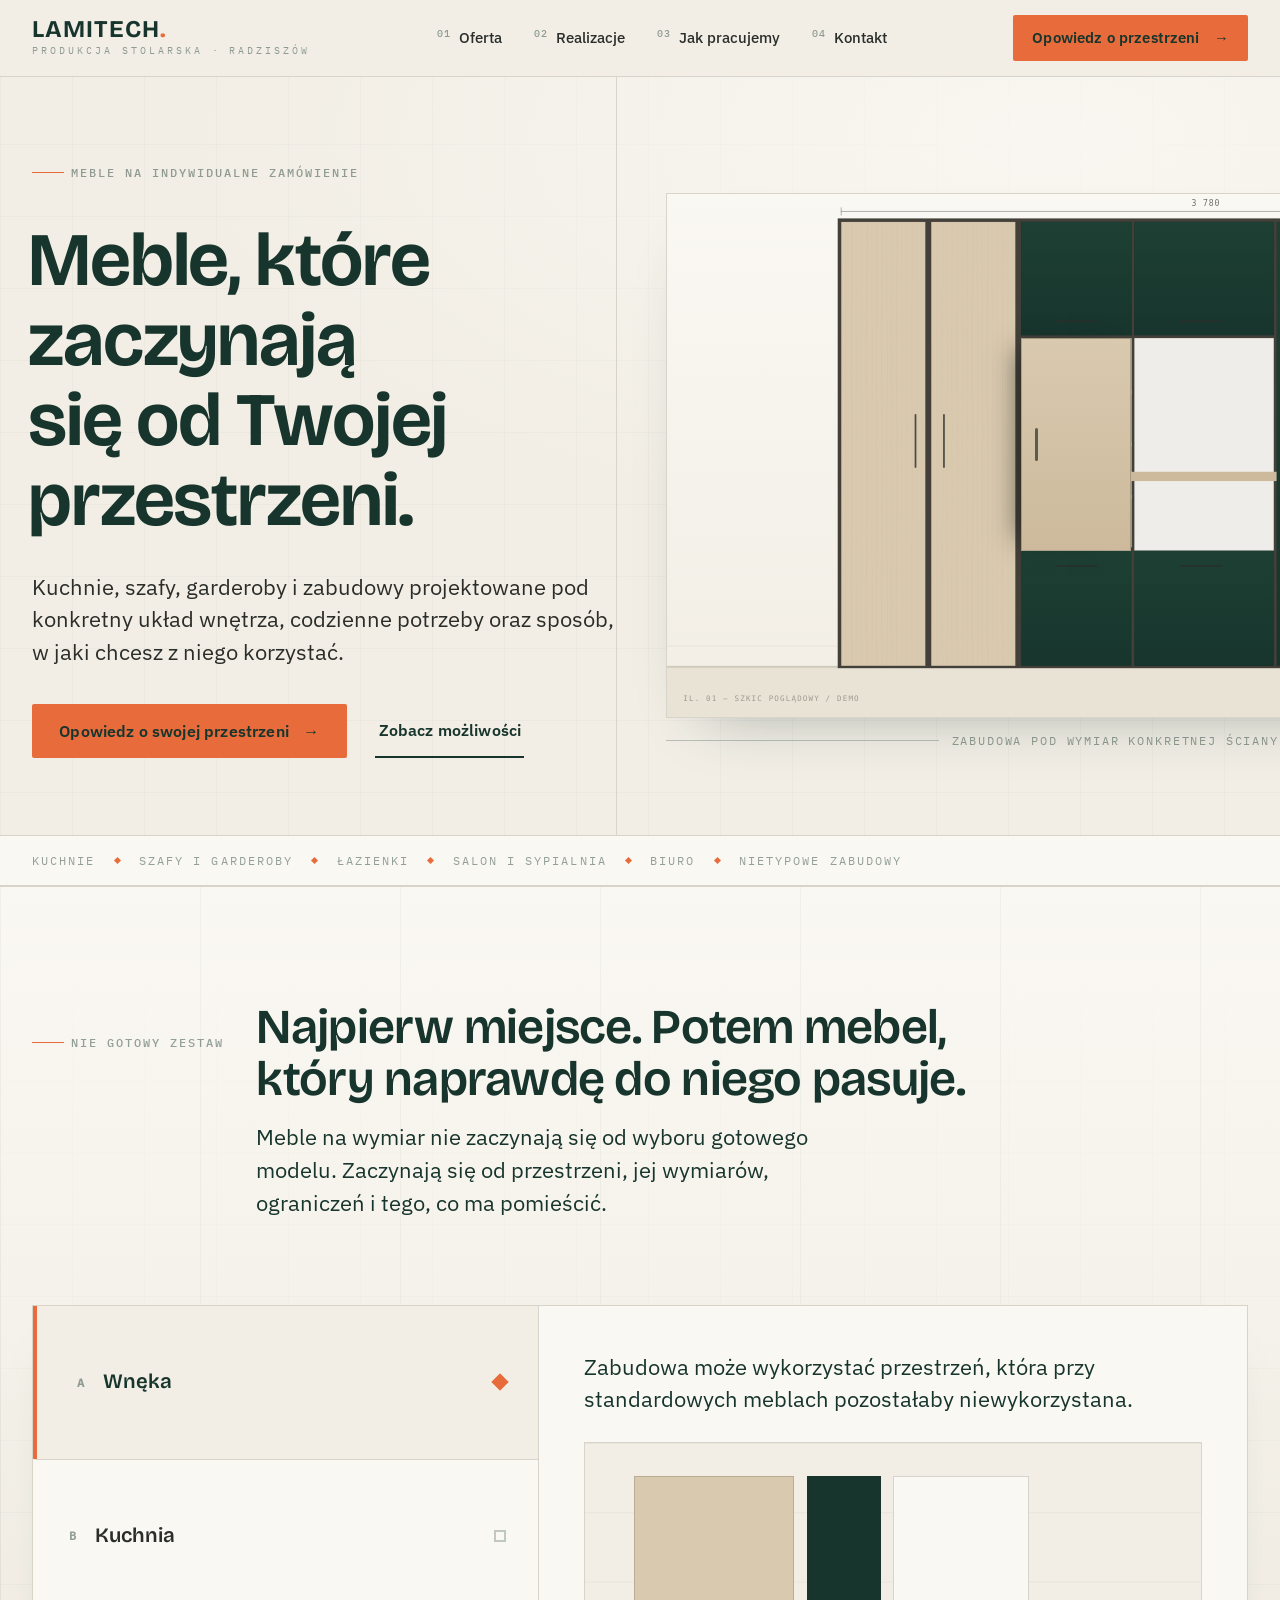
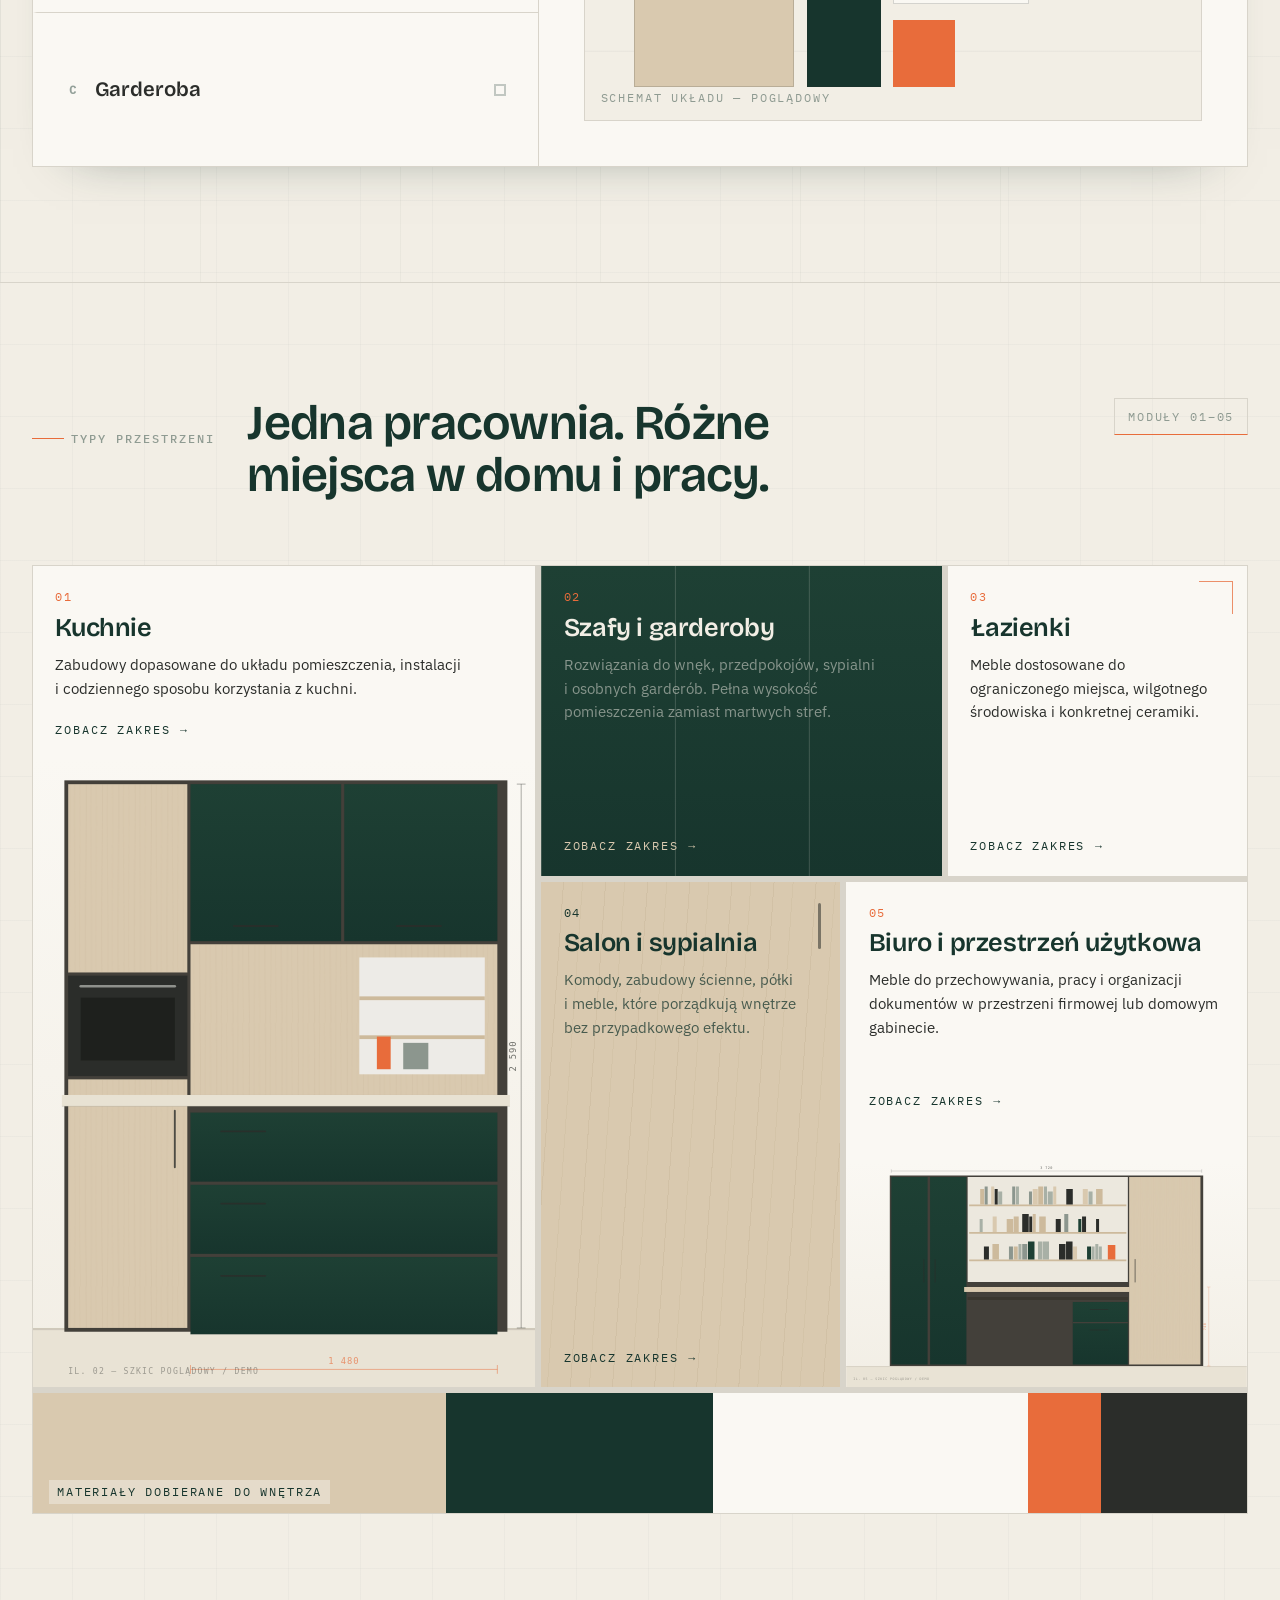
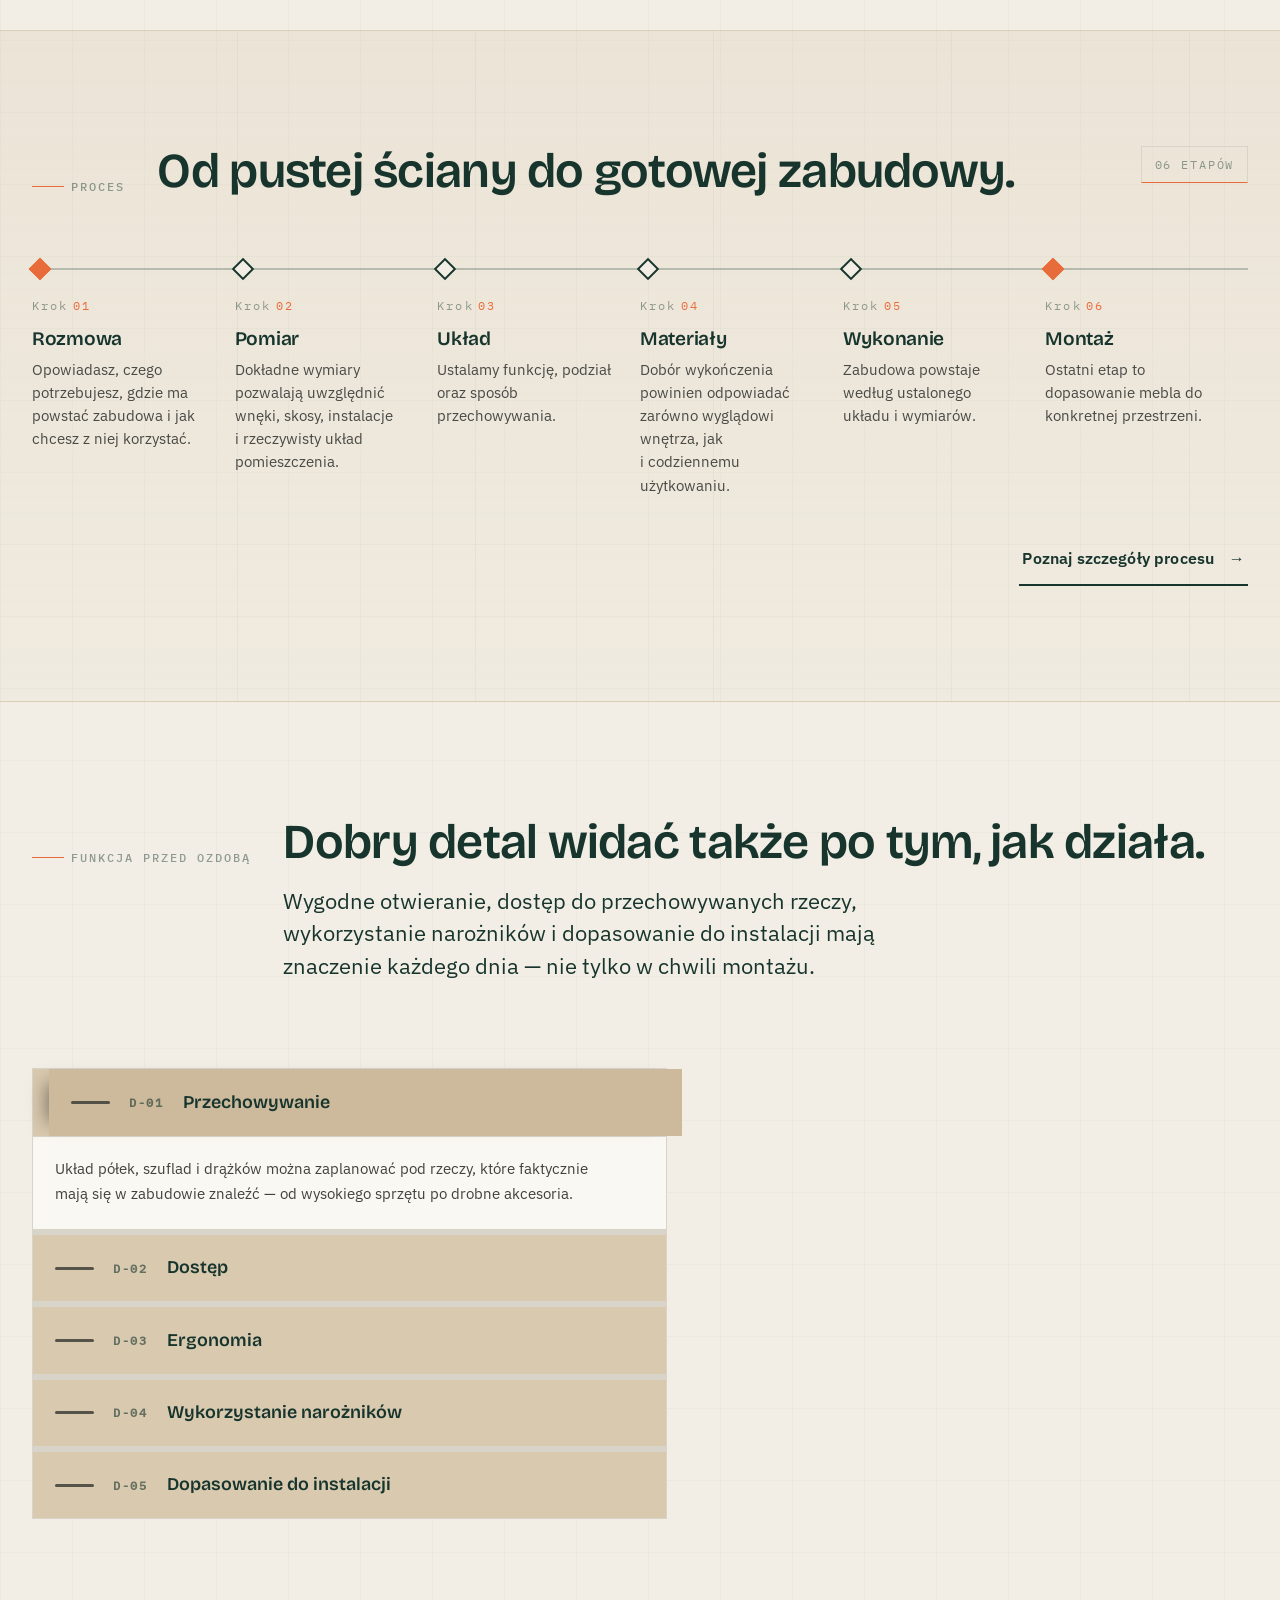
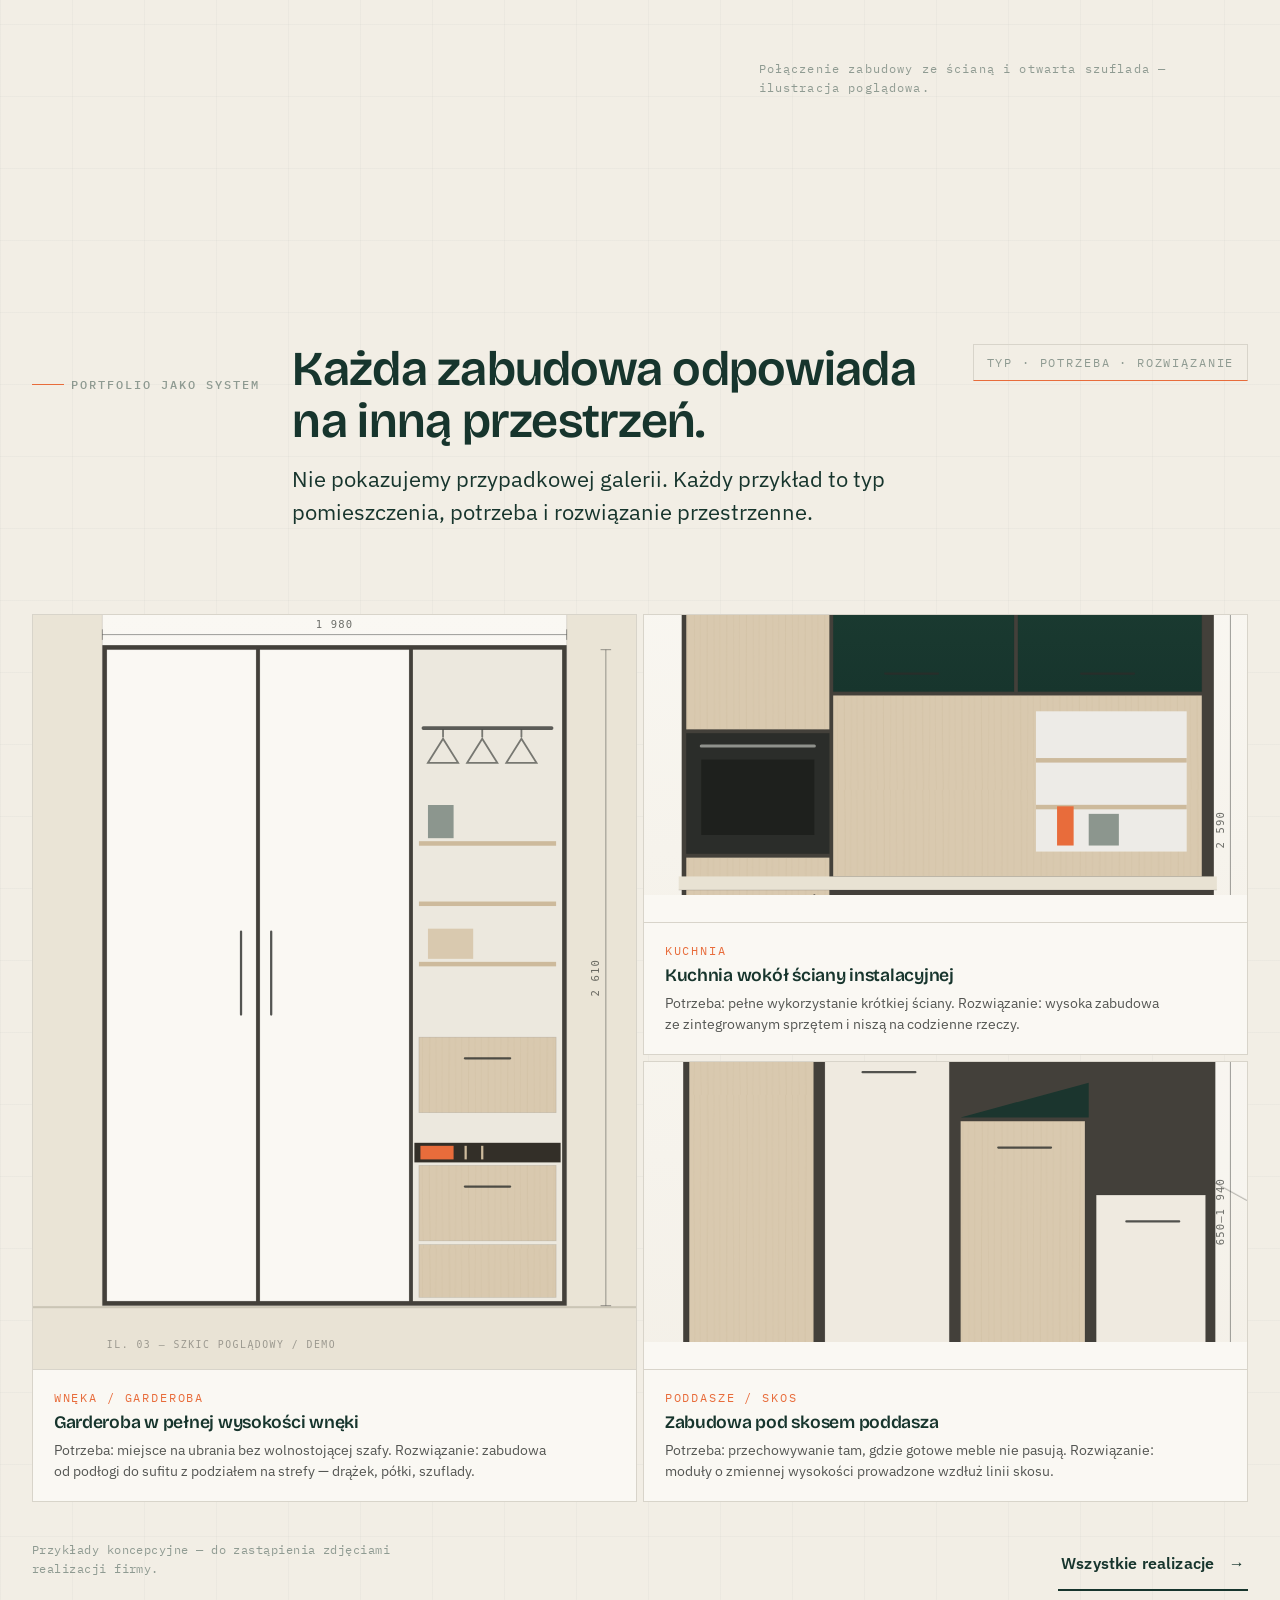
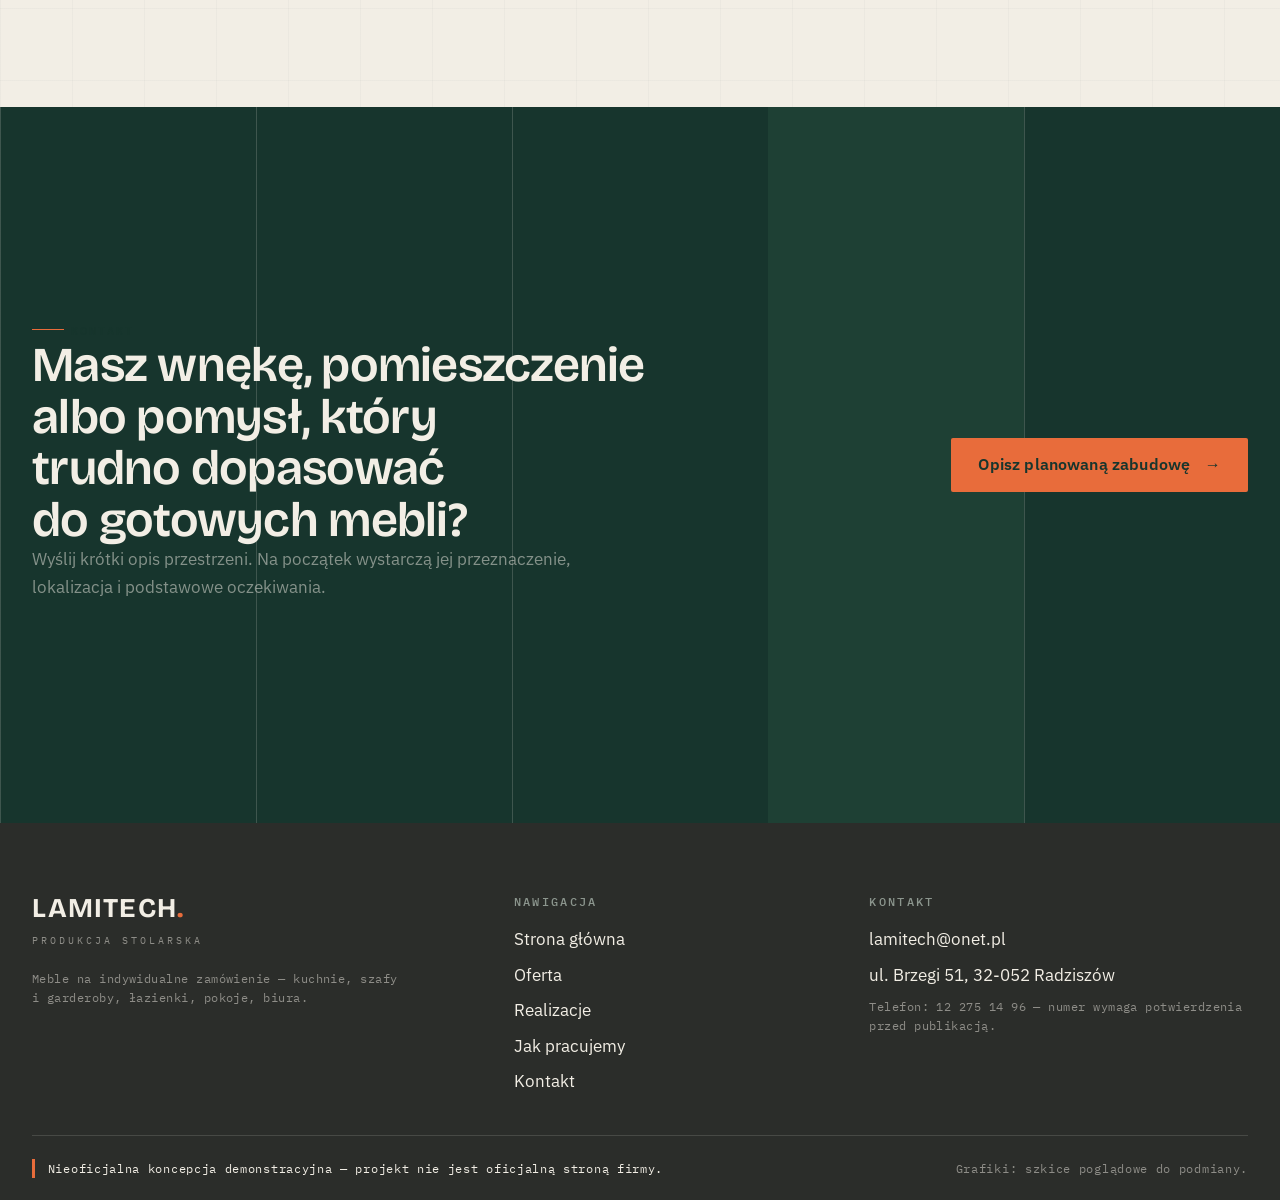
==== commit 10957ae2: "Anti-generic audit fixes, mobile contact panel bug, README with test report Co-Authored-By: Claude F" ====
--- a/index.html
+++ b/index.html
@@ -168,6 +168,7 @@
         <div class="section-head reveal">
           <span class="mono-label">Typy przestrzeni</span>
           <h2 id="typy-title">Jedna pracownia. Różne miejsca w&nbsp;domu i&nbsp;pracy.</h2>
+          <span class="head-meta" aria-hidden="true">Moduły 01–05</span>
         </div>
 
         <div class="space-grid reveal">
@@ -192,7 +193,7 @@
             <span class="cell-cta">Zobacz zakres <span class="btn-arrow" aria-hidden="true">&rarr;</span></span>
           </a>
 
-          <a class="space-cell cell-light cell-3" href="meble-na-wymiar.html#lazienki">
+          <a class="space-cell cell-light cell-corner cell-3" href="meble-na-wymiar.html#lazienki">
             <div class="cell-head">
               <span class="cell-idx">03</span>
             </div>
@@ -235,6 +236,7 @@
         <div class="section-head reveal">
           <span class="mono-label">Proces</span>
           <h2 id="proces-title">Od pustej ściany do gotowej zabudowy.</h2>
+          <span class="head-meta" aria-hidden="true">06 etapów</span>
         </div>
 
         <ol class="process-track">
@@ -333,6 +335,7 @@
         <div class="section-head reveal">
           <span class="mono-label">Portfolio jako system</span>
           <h2 id="portfolio-title">Każda zabudowa odpowiada na inną przestrzeń.</h2>
+          <span class="head-meta" aria-hidden="true">Typ · potrzeba · rozwiązanie</span>
           <p class="lead">Nie pokazujemy przypadkowej galerii. Każdy przykład to typ pomieszczenia, potrzeba i&nbsp;rozwiązanie przestrzenne.</p>
         </div>
 
--- a/css/base.css
+++ b/css/base.css
@@ -114,7 +114,7 @@
 /* Nagłówek sekcji z indeksem technicznym */
 .section-head {
   display: grid;
-  grid-template-columns: auto 1fr;
+  grid-template-columns: auto 1fr auto;
   gap: 1rem 2rem;
   align-items: baseline;
   margin-bottom: clamp(2rem, 5vw, 4rem);
@@ -122,10 +122,32 @@
 
 .section-head h2 {
   margin: 0;
+  grid-column: 2;
 }
 
 .section-head .lead {
   grid-column: 2;
+}
+
+/* metka arkusza po prawej — łamie powtarzalny rytm nagłówków */
+.section-head .head-meta {
+  grid-column: 3;
+  align-self: start;
+  font-family: var(--font-mono);
+  font-size: var(--fs-mono-sm);
+  letter-spacing: .16em;
+  text-transform: uppercase;
+  color: var(--ink-45);
+  border: 1px solid var(--soft-line);
+  border-bottom-color: var(--signal-orange);
+  padding: .5rem .8rem;
+  white-space: nowrap;
+}
+
+@media (max-width: 959px) {
+  .section-head .head-meta {
+    display: none;
+  }
 }
 
 /* Etykieta mono — jak opis na rysunku */
@@ -190,13 +212,25 @@
   transform: translateX(6px);
 }
 
+/* primary zachowuje się jak front: odsuwa się, odsłaniając szczelinę cieniową */
 .btn-primary {
   background: var(--signal-orange);
   color: var(--ink-green);
-}
-
-.btn-primary:hover {
+  transition: transform var(--dur-fast) var(--ease),
+              box-shadow var(--dur-fast) var(--ease),
+              background-color var(--dur-fast) var(--ease);
+}
+
+.btn-primary:hover,
+.btn-primary:focus-visible {
   background: #EF7A4B;
+  transform: translate(-3px, -3px);
+  box-shadow: 4px 4px 0 0 var(--ink-green);
+}
+
+.btn-primary:active {
+  transform: translate(0, 0);
+  box-shadow: 0 0 0 0 var(--ink-green);
 }
 
 .btn-secondary {
--- a/css/pages.css
+++ b/css/pages.css
@@ -7,6 +7,8 @@
 .hero {
   position: relative;
   overflow: hidden;
+  /* miękkie światło poranne od strony wizualu */
+  background: radial-gradient(110% 85% at 82% 8%, rgba(250, 248, 243, .85), transparent 62%);
 }
 
 .hero .container {
@@ -57,9 +59,25 @@
   margin-top: 2.2rem;
 }
 
-/* Wizual hero — elewacja + nakładka rysunkowa */
+/* Wizual hero — elewacja + nakładka rysunkowa.
+   Na desktopie wychodzi do krawędzi okna: zabudowa „domyka” ekran
+   tak, jak mebel domyka ścianę. */
 .hero-visual {
   position: relative;
+}
+
+@media (min-width: 960px) {
+  .hero-visual {
+    margin-right: calc(50% - 50vw);
+  }
+
+  .hero-visual .hero-frame {
+    border-right: none;
+  }
+
+  .hero-dim-bottom {
+    padding-right: var(--gutter);
+  }
 }
 
 .hero-visual .hero-frame {
@@ -67,6 +85,26 @@
   border: 1px solid var(--soft-line);
   background: var(--warm-white);
   box-shadow: 0 30px 60px -40px rgba(23, 53, 45, .4);
+}
+
+/* pionowa linia wymiarowa przy kolumnie tekstu */
+@media (min-width: 1280px) {
+  .hero-copy::before {
+    content: "";
+    position: absolute;
+    left: -2.6rem;
+    top: .4rem;
+    bottom: .4rem;
+    width: 9px;
+    border-left: 1px solid var(--ink-25);
+    background:
+      repeating-linear-gradient(180deg,
+        var(--ink-25) 0 1px, transparent 1px 28px) left top / 9px 100% no-repeat;
+  }
+
+  .hero-copy {
+    position: relative;
+  }
 }
 
 .hero-visual img {
@@ -187,11 +225,20 @@
    SPACE SELECTOR — „Nie gotowy zestaw”
    ================================================================ */
 
+/* pasmo „arkusza roboczego”: jaśniejsze tło + rytm pionowych podziałów */
+.space-selector {
+  background:
+    linear-gradient(90deg, rgba(23, 53, 45, .04) 1px, transparent 1px) 0 0 / 200px 100%,
+    linear-gradient(180deg, var(--warm-white), rgba(250, 248, 243, 0) 70%);
+  border-block: 1px solid var(--soft-line);
+}
+
 .space-selector .selector-shell {
   display: grid;
   grid-template-columns: minmax(0, 5fr) minmax(0, 7fr);
   border: 1px solid var(--soft-line);
   background: var(--warm-white);
+  box-shadow: 0 24px 50px -42px rgba(23, 53, 45, .55);
 }
 
 .selector-tabs {
@@ -419,8 +466,24 @@
 .cell-light .cell-idx { color: var(--signal-orange); }
 .cell-light .cell-cta { color: var(--ink-green); }
 
+/* znacznik narożny jak odnośnik na rysunku */
+.cell-corner::after {
+  content: "";
+  position: absolute;
+  top: .9rem;
+  right: .9rem;
+  width: 2.1rem;
+  height: 2.1rem;
+  border-top: 1px solid var(--signal-orange);
+  border-right: 1px solid var(--signal-orange);
+  opacity: .75;
+}
+
 .cell-dark {
-  background: var(--ink-green);
+  /* podziały frontów lakierowanej zabudowy */
+  background:
+    linear-gradient(90deg, var(--bone-line) 1px, transparent 1px) 0 0 / 33.4% 100%,
+    linear-gradient(180deg, var(--ink-green-2), var(--ink-green));
 }
 
 .cell-dark h3 { color: var(--bone); }
@@ -429,7 +492,24 @@
 .cell-dark .cell-cta { color: var(--birch); }
 
 .cell-birch {
-  background: var(--birch);
+  /* front z usłojeniem i uchwytem */
+  background:
+    repeating-linear-gradient(94deg,
+      transparent 0 22px, rgba(183, 162, 129, .22) 22px 23px,
+      transparent 23px 41px, rgba(183, 162, 129, .14) 41px 42px),
+    var(--birch);
+}
+
+.cell-birch::after {
+  content: "";
+  position: absolute;
+  right: 1.2rem;
+  top: 1.35rem;
+  width: 3px;
+  height: 46px;
+  border-radius: 2px;
+  background: var(--graphite);
+  opacity: .55;
 }
 
 .cell-birch h3 { color: var(--ink-green); }
@@ -473,6 +553,12 @@
 
 .process-rail {
   position: relative;
+  /* pasmo materiałowe: podłużny ślad brzozy jak blat warsztatu */
+  background:
+    repeating-linear-gradient(90deg,
+      transparent 0 237px, rgba(23, 53, 45, .045) 237px 238px),
+    linear-gradient(180deg, rgba(217, 201, 175, .28), rgba(217, 201, 175, .1));
+  border-block: 1px solid rgba(205, 186, 156, .55);
 }
 
 .process-track {
--- a/css/responsive.css
+++ b/css/responsive.css
@@ -196,7 +196,9 @@
   }
 
   .contact-panel {
-    position: static;
+    /* relative, nie static: ::after (pas koloru) musi zostać wewnątrz panelu */
+    position: relative;
+    top: auto;
   }
 
   .cta-band .container {
@@ -317,6 +319,10 @@
     grid-template-columns: 1fr;
   }
 
+  .offer-cols {
+    grid-template-columns: 1fr;
+  }
+
   .type-grid {
     grid-template-columns: repeat(2, 1fr);
   }
